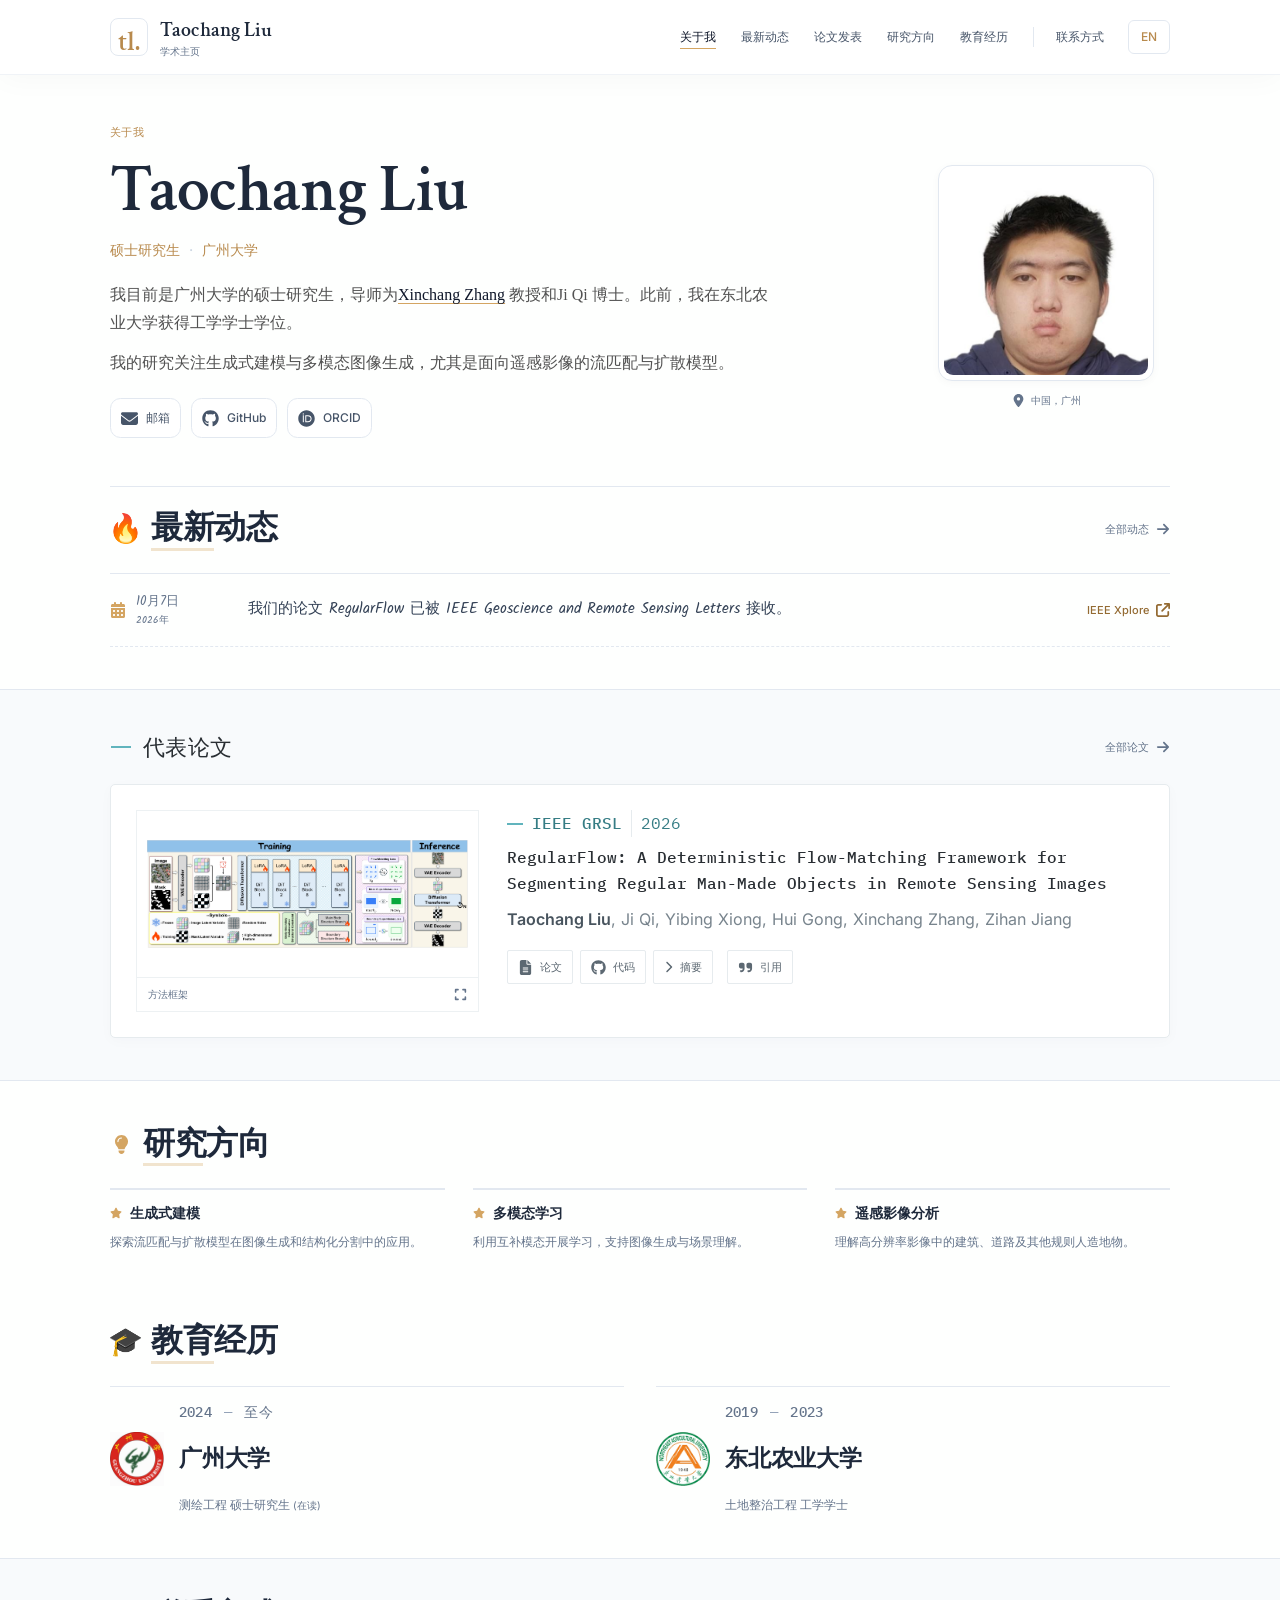
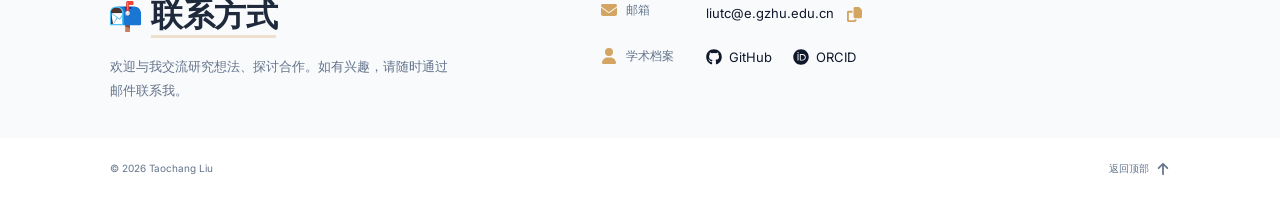
==== index.zh.html @ 49ad2fcd "Replace homepage with bilingual academic redesign" ====
<!DOCTYPE html>
<html lang="zh-CN">
<head>
    <meta charset="utf-8">
    <meta name="viewport" content="width=device-width, initial-scale=1">
    <meta name="description" content="Taochang Liu，广州大学硕士研究生，研究方向为生成式建模、多模态学习与遥感影像结构化分割。">
    <meta name="theme-color" content="#fefffe">
    <meta property="og:title" content="Taochang Liu | 学术主页">
    <meta property="og:description" content="Taochang Liu，广州大学硕士研究生，研究方向为生成式建模、多模态学习与遥感影像结构化分割。">
    <title>Taochang Liu | 学术主页</title>
    <link rel="alternate" hreflang="en" href="index.html">
    <link rel="alternate" hreflang="zh-CN" href="index.zh.html">
    <link rel="icon" type="image/svg+xml" href="assets/favicon.svg">
    <link rel="stylesheet" href="fonts.css">
    <link rel="stylesheet" href="styles.css">
    <script src="script.js" defer></script>
</head>
<body>
    <!-- Font Awesome Free 6.4.0 by Fonticons, Inc. / CC BY 4.0: https://fontawesome.com/license/free / assets/icons/LICENSE.txt. -->
<svg class="icon-sprite" xmlns="http://www.w3.org/2000/svg" aria-hidden="true"><symbol id="icon-user" viewBox="0 0 448 512" fill="currentColor" stroke="none"><!--! Font Awesome Free 6.4.0 by @fontawesome - https://fontawesome.com License - https://fontawesome.com/license/free (Icons: CC BY 4.0, Fonts: SIL OFL 1.1, Code: MIT License) Copyright 2023 Fonticons, Inc. --><path d="M224 256A128 128 0 1 0 224 0a128 128 0 1 0 0 256zm-45.7 48C79.8 304 0 383.8 0 482.3C0 498.7 13.3 512 29.7 512H418.3c16.4 0 29.7-13.3 29.7-29.7C448 383.8 368.2 304 269.7 304H178.3z"/></symbol><symbol id="icon-lightbulb" viewBox="0 0 384 512" fill="currentColor" stroke="none"><!--! Font Awesome Free 6.4.0 by @fontawesome - https://fontawesome.com License - https://fontawesome.com/license/free (Icons: CC BY 4.0, Fonts: SIL OFL 1.1, Code: MIT License) Copyright 2023 Fonticons, Inc. --><path d="M272 384c9.6-31.9 29.5-59.1 49.2-86.2l0 0c5.2-7.1 10.4-14.2 15.4-21.4c19.8-28.5 31.4-63 31.4-100.3C368 78.8 289.2 0 192 0S16 78.8 16 176c0 37.3 11.6 71.9 31.4 100.3c5 7.2 10.2 14.3 15.4 21.4l0 0c19.8 27.1 39.7 54.4 49.2 86.2H272zM192 512c44.2 0 80-35.8 80-80V416H112v16c0 44.2 35.8 80 80 80zM112 176c0 8.8-7.2 16-16 16s-16-7.2-16-16c0-61.9 50.1-112 112-112c8.8 0 16 7.2 16 16s-7.2 16-16 16c-44.2 0-80 35.8-80 80z"/></symbol><symbol id="icon-news" viewBox="0 0 448 512" fill="currentColor" stroke="none"><!--! Font Awesome Free 6.4.0 by @fontawesome - https://fontawesome.com License - https://fontawesome.com/license/free (Icons: CC BY 4.0, Fonts: SIL OFL 1.1, Code: MIT License) Copyright 2023 Fonticons, Inc. --><path d="M159.3 5.4c7.8-7.3 19.9-7.2 27.7 .1c27.6 25.9 53.5 53.8 77.7 84c11-14.4 23.5-30.1 37-42.9c7.9-7.4 20.1-7.4 28 .1c34.6 33 63.9 76.6 84.5 118c20.3 40.8 33.8 82.5 33.8 111.9C448 404.2 348.2 512 224 512C98.4 512 0 404.1 0 276.5c0-38.4 17.8-85.3 45.4-131.7C73.3 97.7 112.7 48.6 159.3 5.4zM225.7 416c25.3 0 47.7-7 68.8-21c42.1-29.4 53.4-88.2 28.1-134.4c-4.5-9-16-9.6-22.5-2l-25.2 29.3c-6.6 7.6-18.5 7.4-24.7-.5c-16.5-21-46-58.5-62.8-79.8c-6.3-8-18.3-8.1-24.7-.1c-33.8 42.5-50.8 69.3-50.8 99.4C112 375.4 162.6 416 225.7 416z"/></symbol><symbol id="icon-book-open" viewBox="0 0 576 512" fill="currentColor" stroke="none"><!--! Font Awesome Free 6.4.0 by @fontawesome - https://fontawesome.com License - https://fontawesome.com/license/free (Icons: CC BY 4.0, Fonts: SIL OFL 1.1, Code: MIT License) Copyright 2023 Fonticons, Inc. --><path d="M249.6 471.5c10.8 3.8 22.4-4.1 22.4-15.5V78.6c0-4.2-1.6-8.4-5-11C247.4 52 202.4 32 144 32C93.5 32 46.3 45.3 18.1 56.1C6.8 60.5 0 71.7 0 83.8V454.1c0 11.9 12.8 20.2 24.1 16.5C55.6 460.1 105.5 448 144 448c33.9 0 79 14 105.6 23.5zm76.8 0C353 462 398.1 448 432 448c38.5 0 88.4 12.1 119.9 22.6c11.3 3.8 24.1-4.6 24.1-16.5V83.8c0-12.1-6.8-23.3-18.1-27.6C529.7 45.3 482.5 32 432 32c-58.4 0-103.4 20-123 35.6c-3.3 2.6-5 6.8-5 11V456c0 11.4 11.7 19.3 22.4 15.5z"/></symbol><symbol id="icon-graduate" viewBox="0 0 640 512" fill="currentColor" stroke="none"><!--! Font Awesome Free 6.4.0 by @fontawesome - https://fontawesome.com License - https://fontawesome.com/license/free (Icons: CC BY 4.0, Fonts: SIL OFL 1.1, Code: MIT License) Copyright 2023 Fonticons, Inc. --><path d="M320 32c-8.1 0-16.1 1.4-23.7 4.1L15.8 137.4C6.3 140.9 0 149.9 0 160s6.3 19.1 15.8 22.6l57.9 20.9C57.3 229.3 48 259.8 48 291.9v28.1c0 28.4-10.8 57.7-22.3 80.8c-6.5 13-13.9 25.8-22.5 37.6C0 442.7-.9 448.3 .9 453.4s6 8.9 11.2 10.2l64 16c4.2 1.1 8.7 .3 12.4-2s6.3-6.1 7.1-10.4c8.6-42.8 4.3-81.2-2.1-108.7C90.3 344.3 86 329.8 80 316.5V291.9c0-30.2 10.2-58.7 27.9-81.5c12.9-15.5 29.6-28 49.2-35.7l157-61.7c8.2-3.2 17.5 .8 20.7 9s-.8 17.5-9 20.7l-157 61.7c-12.4 4.9-23.3 12.4-32.2 21.6l159.6 57.6c7.6 2.7 15.6 4.1 23.7 4.1s16.1-1.4 23.7-4.1L624.2 182.6c9.5-3.4 15.8-12.5 15.8-22.6s-6.3-19.1-15.8-22.6L343.7 36.1C336.1 33.4 328.1 32 320 32zM128 408c0 35.3 86 72 192 72s192-36.7 192-72L496.7 262.6 354.5 314c-11.1 4-22.8 6-34.5 6s-23.5-2-34.5-6L143.3 262.6 128 408z"/></symbol><symbol id="icon-envelope" viewBox="0 0 512 512" fill="currentColor" stroke="none"><!--! Font Awesome Free 6.4.0 by @fontawesome - https://fontawesome.com License - https://fontawesome.com/license/free (Icons: CC BY 4.0, Fonts: SIL OFL 1.1, Code: MIT License) Copyright 2023 Fonticons, Inc. --><path d="M48 64C21.5 64 0 85.5 0 112c0 15.1 7.1 29.3 19.2 38.4L236.8 313.6c11.4 8.5 27 8.5 38.4 0L492.8 150.4c12.1-9.1 19.2-23.3 19.2-38.4c0-26.5-21.5-48-48-48H48zM0 176V384c0 35.3 28.7 64 64 64H448c35.3 0 64-28.7 64-64V176L294.4 339.2c-22.8 17.1-54 17.1-76.8 0L0 176z"/></symbol><symbol id="icon-location" viewBox="0 0 384 512" fill="currentColor" stroke="none"><!--! Font Awesome Free 6.4.0 by @fontawesome - https://fontawesome.com License - https://fontawesome.com/license/free (Icons: CC BY 4.0, Fonts: SIL OFL 1.1, Code: MIT License) Copyright 2023 Fonticons, Inc. --><path d="M215.7 499.2C267 435 384 279.4 384 192C384 86 298 0 192 0S0 86 0 192c0 87.4 117 243 168.3 307.2c12.3 15.3 35.1 15.3 47.4 0zM192 128a64 64 0 1 1 0 128 64 64 0 1 1 0-128z"/></symbol><symbol id="icon-calendar" viewBox="0 0 448 512" fill="currentColor" stroke="none"><!--! Font Awesome Free 6.4.0 by @fontawesome - https://fontawesome.com License - https://fontawesome.com/license/free (Icons: CC BY 4.0, Fonts: SIL OFL 1.1, Code: MIT License) Copyright 2023 Fonticons, Inc. --><path d="M128 0c17.7 0 32 14.3 32 32V64H288V32c0-17.7 14.3-32 32-32s32 14.3 32 32V64h48c26.5 0 48 21.5 48 48v48H0V112C0 85.5 21.5 64 48 64H96V32c0-17.7 14.3-32 32-32zM0 192H448V464c0 26.5-21.5 48-48 48H48c-26.5 0-48-21.5-48-48V192zm64 80v32c0 8.8 7.2 16 16 16h32c8.8 0 16-7.2 16-16V272c0-8.8-7.2-16-16-16H80c-8.8 0-16 7.2-16 16zm128 0v32c0 8.8 7.2 16 16 16h32c8.8 0 16-7.2 16-16V272c0-8.8-7.2-16-16-16H208c-8.8 0-16 7.2-16 16zm144-16c-8.8 0-16 7.2-16 16v32c0 8.8 7.2 16 16 16h32c8.8 0 16-7.2 16-16V272c0-8.8-7.2-16-16-16H336zM64 400v32c0 8.8 7.2 16 16 16h32c8.8 0 16-7.2 16-16V400c0-8.8-7.2-16-16-16H80c-8.8 0-16 7.2-16 16zm144-16c-8.8 0-16 7.2-16 16v32c0 8.8 7.2 16 16 16h32c8.8 0 16-7.2 16-16V400c0-8.8-7.2-16-16-16H208zm112 16v32c0 8.8 7.2 16 16 16h32c8.8 0 16-7.2 16-16V400c0-8.8-7.2-16-16-16H336c-8.8 0-16 7.2-16 16z"/></symbol><symbol id="icon-arrow" viewBox="0 0 448 512" fill="currentColor" stroke="none"><!--! Font Awesome Free 6.4.0 by @fontawesome - https://fontawesome.com License - https://fontawesome.com/license/free (Icons: CC BY 4.0, Fonts: SIL OFL 1.1, Code: MIT License) Copyright 2023 Fonticons, Inc. --><path d="M438.6 278.6c12.5-12.5 12.5-32.8 0-45.3l-160-160c-12.5-12.5-32.8-12.5-45.3 0s-12.5 32.8 0 45.3L338.8 224 32 224c-17.7 0-32 14.3-32 32s14.3 32 32 32l306.7 0L233.4 393.4c-12.5 12.5-12.5 32.8 0 45.3s32.8 12.5 45.3 0l160-160z"/></symbol><symbol id="icon-external" viewBox="0 0 512 512" fill="currentColor" stroke="none"><!--! Font Awesome Free 6.4.0 by @fontawesome - https://fontawesome.com License - https://fontawesome.com/license/free (Icons: CC BY 4.0, Fonts: SIL OFL 1.1, Code: MIT License) Copyright 2023 Fonticons, Inc. --><path d="M320 0c-17.7 0-32 14.3-32 32s14.3 32 32 32h82.7L201.4 265.4c-12.5 12.5-12.5 32.8 0 45.3s32.8 12.5 45.3 0L448 109.3V192c0 17.7 14.3 32 32 32s32-14.3 32-32V32c0-17.7-14.3-32-32-32H320zM80 32C35.8 32 0 67.8 0 112V432c0 44.2 35.8 80 80 80H400c44.2 0 80-35.8 80-80V320c0-17.7-14.3-32-32-32s-32 14.3-32 32V432c0 8.8-7.2 16-16 16H80c-8.8 0-16-7.2-16-16V112c0-8.8 7.2-16 16-16H192c17.7 0 32-14.3 32-32s-14.3-32-32-32H80z"/></symbol><symbol id="icon-south" viewBox="0 0 512 512" fill="currentColor" stroke="none"><!--! Font Awesome Free 6.4.0 by @fontawesome - https://fontawesome.com License - https://fontawesome.com/license/free (Icons: CC BY 4.0, Fonts: SIL OFL 1.1, Code: MIT License) Copyright 2023 Fonticons, Inc. --><path d="M233.4 406.6c12.5 12.5 32.8 12.5 45.3 0l192-192c12.5-12.5 12.5-32.8 0-45.3s-32.8-12.5-45.3 0L256 338.7 86.6 169.4c-12.5-12.5-32.8-12.5-45.3 0s-12.5 32.8 0 45.3l192 192z"/></symbol><symbol id="icon-north" viewBox="0 0 384 512" fill="currentColor" stroke="none"><!--! Font Awesome Free 6.4.0 by @fontawesome - https://fontawesome.com License - https://fontawesome.com/license/free (Icons: CC BY 4.0, Fonts: SIL OFL 1.1, Code: MIT License) Copyright 2023 Fonticons, Inc. --><path d="M214.6 41.4c-12.5-12.5-32.8-12.5-45.3 0l-160 160c-12.5 12.5-12.5 32.8 0 45.3s32.8 12.5 45.3 0L160 141.2V448c0 17.7 14.3 32 32 32s32-14.3 32-32V141.2L329.4 246.6c12.5 12.5 32.8 12.5 45.3 0s12.5-32.8 0-45.3l-160-160z"/></symbol><symbol id="icon-west" viewBox="0 0 448 512" fill="currentColor" stroke="none"><!--! Font Awesome Free 6.4.0 by @fontawesome - https://fontawesome.com License - https://fontawesome.com/license/free (Icons: CC BY 4.0, Fonts: SIL OFL 1.1, Code: MIT License) Copyright 2023 Fonticons, Inc. --><path d="M9.4 233.4c-12.5 12.5-12.5 32.8 0 45.3l160 160c12.5 12.5 32.8 12.5 45.3 0s12.5-32.8 0-45.3L109.2 288 416 288c17.7 0 32-14.3 32-32s-14.3-32-32-32l-306.7 0L214.6 118.6c12.5-12.5 12.5-32.8 0-45.3s-32.8-12.5-45.3 0l-160 160z"/></symbol><symbol id="icon-paper" viewBox="0 0 384 512" fill="currentColor" stroke="none"><!--! Font Awesome Free 6.4.0 by @fontawesome - https://fontawesome.com License - https://fontawesome.com/license/free (Icons: CC BY 4.0, Fonts: SIL OFL 1.1, Code: MIT License) Copyright 2023 Fonticons, Inc. --><path d="M64 0C28.7 0 0 28.7 0 64V448c0 35.3 28.7 64 64 64H320c35.3 0 64-28.7 64-64V160H256c-17.7 0-32-14.3-32-32V0H64zM256 0V128H384L256 0zM112 256H272c8.8 0 16 7.2 16 16s-7.2 16-16 16H112c-8.8 0-16-7.2-16-16s7.2-16 16-16zm0 64H272c8.8 0 16 7.2 16 16s-7.2 16-16 16H112c-8.8 0-16-7.2-16-16s7.2-16 16-16zm0 64H272c8.8 0 16 7.2 16 16s-7.2 16-16 16H112c-8.8 0-16-7.2-16-16s7.2-16 16-16z"/></symbol><symbol id="icon-link" viewBox="0 0 640 512" fill="currentColor" stroke="none"><!--! Font Awesome Free 6.4.0 by @fontawesome - https://fontawesome.com License - https://fontawesome.com/license/free (Icons: CC BY 4.0, Fonts: SIL OFL 1.1, Code: MIT License) Copyright 2023 Fonticons, Inc. --><path d="M579.8 267.7c56.5-56.5 56.5-148 0-204.5c-50-50-128.8-56.5-186.3-15.4l-1.6 1.1c-14.4 10.3-17.7 30.3-7.4 44.6s30.3 17.7 44.6 7.4l1.6-1.1c32.1-22.9 76-19.3 103.8 8.6c31.5 31.5 31.5 82.5 0 114L422.3 334.8c-31.5 31.5-82.5 31.5-114 0c-27.9-27.9-31.5-71.8-8.6-103.8l1.1-1.6c10.3-14.4 6.9-34.4-7.4-44.6s-34.4-6.9-44.6 7.4l-1.1 1.6C206.5 251.2 213 330 263 380c56.5 56.5 148 56.5 204.5 0L579.8 267.7zM60.2 244.3c-56.5 56.5-56.5 148 0 204.5c50 50 128.8 56.5 186.3 15.4l1.6-1.1c14.4-10.3 17.7-30.3 7.4-44.6s-30.3-17.7-44.6-7.4l-1.6 1.1c-32.1 22.9-76 19.3-103.8-8.6C74 372 74 321 105.5 289.5L217.7 177.2c31.5-31.5 82.5-31.5 114 0c27.9 27.9 31.5 71.8 8.6 103.9l-1.1 1.6c-10.3 14.4-6.9 34.4 7.4 44.6s34.4 6.9 44.6-7.4l1.1-1.6C433.5 260.8 427 182 377 132c-56.5-56.5-148-56.5-204.5 0L60.2 244.3z"/></symbol><symbol id="icon-quote" viewBox="0 0 448 512" fill="currentColor" stroke="none"><!--! Font Awesome Free 6.4.0 by @fontawesome - https://fontawesome.com License - https://fontawesome.com/license/free (Icons: CC BY 4.0, Fonts: SIL OFL 1.1, Code: MIT License) Copyright 2023 Fonticons, Inc. --><path d="M448 296c0 66.3-53.7 120-120 120h-8c-17.7 0-32-14.3-32-32s14.3-32 32-32h8c30.9 0 56-25.1 56-56v-8H320c-35.3 0-64-28.7-64-64V160c0-35.3 28.7-64 64-64h64c35.3 0 64 28.7 64 64v32 32 72zm-256 0c0 66.3-53.7 120-120 120H64c-17.7 0-32-14.3-32-32s14.3-32 32-32h8c30.9 0 56-25.1 56-56v-8H64c-35.3 0-64-28.7-64-64V160c0-35.3 28.7-64 64-64h64c35.3 0 64 28.7 64 64v32 32 72z"/></symbol><symbol id="icon-copy" viewBox="0 0 512 512" fill="currentColor" stroke="none"><!--! Font Awesome Free 6.4.0 by @fontawesome - https://fontawesome.com License - https://fontawesome.com/license/free (Icons: CC BY 4.0, Fonts: SIL OFL 1.1, Code: MIT License) Copyright 2023 Fonticons, Inc. --><path d="M272 0H396.1c12.7 0 24.9 5.1 33.9 14.1l67.9 67.9c9 9 14.1 21.2 14.1 33.9V336c0 26.5-21.5 48-48 48H272c-26.5 0-48-21.5-48-48V48c0-26.5 21.5-48 48-48zM48 128H192v64H64V448H256V416h64v48c0 26.5-21.5 48-48 48H48c-26.5 0-48-21.5-48-48V176c0-26.5 21.5-48 48-48z"/></symbol><symbol id="icon-expand" viewBox="0 0 448 512" fill="currentColor" stroke="none"><!--! Font Awesome Free 6.4.0 by @fontawesome - https://fontawesome.com License - https://fontawesome.com/license/free (Icons: CC BY 4.0, Fonts: SIL OFL 1.1, Code: MIT License) Copyright 2023 Fonticons, Inc. --><path d="M32 32C14.3 32 0 46.3 0 64v96c0 17.7 14.3 32 32 32s32-14.3 32-32V96h64c17.7 0 32-14.3 32-32s-14.3-32-32-32H32zM64 352c0-17.7-14.3-32-32-32s-32 14.3-32 32v96c0 17.7 14.3 32 32 32h96c17.7 0 32-14.3 32-32s-14.3-32-32-32H64V352zM320 32c-17.7 0-32 14.3-32 32s14.3 32 32 32h64v64c0 17.7 14.3 32 32 32s32-14.3 32-32V64c0-17.7-14.3-32-32-32H320zM448 352c0-17.7-14.3-32-32-32s-32 14.3-32 32v64H320c-17.7 0-32 14.3-32 32s14.3 32 32 32h96c17.7 0 32-14.3 32-32V352z"/></symbol><symbol id="icon-close" viewBox="0 0 384 512" fill="currentColor" stroke="none"><!--! Font Awesome Free 6.4.0 by @fontawesome - https://fontawesome.com License - https://fontawesome.com/license/free (Icons: CC BY 4.0, Fonts: SIL OFL 1.1, Code: MIT License) Copyright 2023 Fonticons, Inc. --><path d="M342.6 150.6c12.5-12.5 12.5-32.8 0-45.3s-32.8-12.5-45.3 0L192 210.7 86.6 105.4c-12.5-12.5-32.8-12.5-45.3 0s-12.5 32.8 0 45.3L146.7 256 41.4 361.4c-12.5 12.5-12.5 32.8 0 45.3s32.8 12.5 45.3 0L192 301.3 297.4 406.6c12.5 12.5 32.8 12.5 45.3 0s12.5-32.8 0-45.3L237.3 256 342.6 150.6z"/></symbol><symbol id="icon-star" viewBox="0 0 576 512" fill="currentColor" stroke="none"><!--! Font Awesome Free 6.4.0 by @fontawesome - https://fontawesome.com License - https://fontawesome.com/license/free (Icons: CC BY 4.0, Fonts: SIL OFL 1.1, Code: MIT License) Copyright 2023 Fonticons, Inc. --><path d="M316.9 18C311.6 7 300.4 0 288.1 0s-23.4 7-28.8 18L195 150.3 51.4 171.5c-12 1.8-22 10.2-25.7 21.7s-.7 24.2 7.9 32.7L137.8 329 113.2 474.7c-2 12 3 24.2 12.9 31.3s23 8 33.8 2.3l128.3-68.5 128.3 68.5c10.8 5.7 23.9 4.9 33.8-2.3s14.9-19.3 12.9-31.3L438.5 329 542.7 225.9c8.6-8.5 11.7-21.2 7.9-32.7s-13.7-19.9-25.7-21.7L381.2 150.3 316.9 18z"/></symbol><symbol id="icon-github" viewBox="0 0 496 512" fill="currentColor" stroke="none"><!--! Font Awesome Free 6.4.0 by @fontawesome - https://fontawesome.com License - https://fontawesome.com/license/free (Icons: CC BY 4.0, Fonts: SIL OFL 1.1, Code: MIT License) Copyright 2023 Fonticons, Inc. --><path d="M165.9 397.4c0 2-2.3 3.6-5.2 3.6-3.3.3-5.6-1.3-5.6-3.6 0-2 2.3-3.6 5.2-3.6 3-.3 5.6 1.3 5.6 3.6zm-31.1-4.5c-.7 2 1.3 4.3 4.3 4.9 2.6 1 5.6 0 6.2-2s-1.3-4.3-4.3-5.2c-2.6-.7-5.5.3-6.2 2.3zm44.2-1.7c-2.9.7-4.9 2.6-4.6 4.9.3 2 2.9 3.3 5.9 2.6 2.9-.7 4.9-2.6 4.6-4.6-.3-1.9-3-3.2-5.9-2.9zM244.8 8C106.1 8 0 113.3 0 252c0 110.9 69.8 205.8 169.5 239.2 12.8 2.3 17.3-5.6 17.3-12.1 0-6.2-.3-40.4-.3-61.4 0 0-70 15-84.7-29.8 0 0-11.4-29.1-27.8-36.6 0 0-22.9-15.7 1.6-15.4 0 0 24.9 2 38.6 25.8 21.9 38.6 58.6 27.5 72.9 20.9 2.3-16 8.8-27.1 16-33.7-55.9-6.2-112.3-14.3-112.3-110.5 0-27.5 7.6-41.3 23.6-58.9-2.6-6.5-11.1-33.3 2.6-67.9 20.9-6.5 69 27 69 27 20-5.6 41.5-8.5 62.8-8.5s42.8 2.9 62.8 8.5c0 0 48.1-33.6 69-27 13.7 34.7 5.2 61.4 2.6 67.9 16 17.7 25.8 31.5 25.8 58.9 0 96.5-58.9 104.2-114.8 110.5 9.2 7.9 17 22.9 17 46.4 0 33.7-.3 75.4-.3 83.6 0 6.5 4.6 14.4 17.3 12.1C428.2 457.8 496 362.9 496 252 496 113.3 383.5 8 244.8 8zM97.2 352.9c-1.3 1-1 3.3.7 5.2 1.6 1.6 3.9 2.3 5.2 1 1.3-1 1-3.3-.7-5.2-1.6-1.6-3.9-2.3-5.2-1zm-10.8-8.1c-.7 1.3.3 2.9 2.3 3.9 1.6 1 3.6.7 4.3-.7.7-1.3-.3-2.9-2.3-3.9-2-.6-3.6-.3-4.3.7zm32.4 35.6c-1.6 1.3-1 4.3 1.3 6.2 2.3 2.3 5.2 2.6 6.5 1 1.3-1.3.7-4.3-1.3-6.2-2.2-2.3-5.2-2.6-6.5-1zm-11.4-14.7c-1.6 1-1.6 3.6 0 5.9 1.6 2.3 4.3 3.3 5.6 2.3 1.6-1.3 1.6-3.9 0-6.2-1.4-2.3-4-3.3-5.6-2z"/></symbol><symbol id="icon-orcid" viewBox="0 0 512 512" fill="currentColor" stroke="none"><!--! Font Awesome Free 6.4.0 by @fontawesome - https://fontawesome.com License - https://fontawesome.com/license/free (Icons: CC BY 4.0, Fonts: SIL OFL 1.1, Code: MIT License) Copyright 2023 Fonticons, Inc. --><path d="M294.75 188.19h-45.92V342h47.47c67.62 0 83.12-51.34 83.12-76.91 0-41.64-26.54-76.9-84.67-76.9zM256 8C119 8 8 119 8 256s111 248 248 248 248-111 248-248S393 8 256 8zm-80.79 360.76h-29.84v-207.5h29.84zm-14.92-231.14a19.57 19.57 0 1 1 19.57-19.57 19.64 19.64 0 0 1-19.57 19.57zM300 369h-81V161.26h80.6c76.73 0 110.44 54.83 110.44 103.85C410 318.39 368.38 369 300 369z"/></symbol><symbol id="icon-chevron-right" viewBox="0 0 320 512" fill="currentColor" stroke="none"><!--! Font Awesome Free 6.4.0 by @fontawesome - https://fontawesome.com License - https://fontawesome.com/license/free (Icons: CC BY 4.0, Fonts: SIL OFL 1.1, Code: MIT License) Copyright 2023 Fonticons, Inc. --><path d="M310.6 233.4c12.5 12.5 12.5 32.8 0 45.3l-192 192c-12.5 12.5-32.8 12.5-45.3 0s-12.5-32.8 0-45.3L242.7 256 73.4 86.6c-12.5-12.5-12.5-32.8 0-45.3s32.8-12.5 45.3 0l192 192z"/></symbol></svg>
    <a class="skip-link" href="#main">跳转到正文</a>
    <header class="site-header">
        <div class="container header-inner">
            <a class="brand" href="#about" aria-label="Taochang Liu - 关于我"><span class="brand-mark" aria-hidden="true">tl.</span><span class="brand-name">Taochang Liu<span>学术主页</span></span></a>
            <nav id="site-nav" class="site-nav" aria-label="主导航">
                <a href="#about">关于我</a>
                <a href="#news">最新动态</a>
                <a href="#publications">论文发表</a>
                <a href="#research">研究方向</a>
                <a href="#education">教育经历</a>
                <a class="nav-contact" href="#contact">联系方式</a>
            </nav>
            <a class="language-switch" href="index.html" hreflang="en" lang="en" aria-label="切换到英文版">EN</a>
            <button class="menu-toggle" type="button" aria-label="展开导航" aria-expanded="false" aria-controls="site-nav"><span></span><span></span></button>
        </div>
    </header>

    <main id="main">
        <section id="about" class="hero container">
            <div class="hero-copy">
                <p class="eyebrow hero-eyebrow">关于我</p>
                <h1>Taochang <em>Liu</em></h1>
                <p class="hero-role">硕士研究生 <span aria-hidden="true">&middot;</span> 广州大学</p>
                <div class="hero-bio"><p>我目前是广州大学的硕士研究生，导师为<a href="http://www.sysuzxc.site/" target="_blank" rel="noopener noreferrer">Xinchang Zhang</a> 教授和Ji Qi 博士。此前，我在东北农业大学获得工学学士学位。</p><p>我的研究关注生成式建模与多模态图像生成，尤其是面向遥感影像的流匹配与扩散模型。</p></div>
                <div class="hero-actions">
                    <div class="social-links" aria-label="联系与学术档案">
                        <a class="social-link" href="mailto:liutc@e.gzhu.edu.cn" aria-label="邮箱 Taochang Liu"><svg aria-hidden="true"><use href="#icon-envelope"/></svg>邮箱</a>
                        <a class="social-link" href="https://github.com/qwerasdzxhjk" target="_blank" rel="noopener noreferrer" aria-label="Taochang Liu - GitHub"><svg aria-hidden="true"><use href="#icon-github"/></svg>GitHub</a>
                        <a class="social-link" href="https://orcid.org/0009-0002-7399-3907" target="_blank" rel="noopener noreferrer" aria-label="Taochang Liu - ORCID"><svg aria-hidden="true"><use href="#icon-orcid"/></svg>ORCID</a>
                    </div>
                </div>
            </div>
            <figure class="hero-field">
                <div class="profile-backdrop" aria-hidden="true"><svg class="terrain" aria-hidden="true" xmlns="http://www.w3.org/2000/svg" width="560" height="560" viewBox="0 0 560 560" fill="none">
  <defs>
    <pattern id="grid" width="28" height="28" patternUnits="userSpaceOnUse">
      <path d="M28 0H0v28" stroke="#1c5143" stroke-opacity=".08"/>
    </pattern>
    <linearGradient id="wash" x1="0" y1="0" x2="560" y2="560" gradientUnits="userSpaceOnUse">
      <stop stop-color="#ecf0dd"/><stop offset="1" stop-color="#dce7d9"/>
    </linearGradient>
  </defs>
  <rect width="560" height="560" fill="url(#wash)"/>
  <rect width="560" height="560" fill="url(#grid)"/>
  <g stroke="#427965" stroke-opacity=".26" stroke-width="1.2">
    <path d="M-80 124C72-36 143 144 265 69S519-97 618 98S411 245 475 382S647 565 395 641S162 426 32 505S-129 400-30 300S-161 210-80 124Z"/>
    <path d="M-34 150C82 15 165 168 282 105S473-35 559 120S365 258 429 379S575 525 378 585S177 389 63 460S-71 389 14 298S-117 235-34 150Z"/>
    <path d="M7 175C97 61 186 193 295 141S433 29 505 143S322 270 383 376S510 487 361 530S191 353 96 414S-18 379 55 296S-74 257 7 175Z"/>
    <path d="M51 200C112 112 207 213 307 177S389 97 452 165S281 284 338 373S444 446 344 475S204 318 128 369S33 367 98 294S-28 280 51 200Z"/>
    <path d="M96 225C124 166 232 233 321 213S349 158 396 190S241 299 291 371S380 403 326 421S219 286 163 326S86 356 140 294S15 303 96 225Z"/>
  </g>
  <path d="M-16 467L183 269L208 295L589-84" stroke="#fbfcf4" stroke-width="24"/>
  <path d="M-16 467L183 269L208 295L589-84" stroke="#275744" stroke-opacity=".24" stroke-dasharray="6 9"/>
  <g transform="rotate(-45 306 280)">
    <g fill="#235747" fill-opacity=".14" stroke="#2c6652" stroke-width="1.4">
      <rect x="246" y="121" width="43" height="64"/><rect x="300" y="121" width="29" height="64"/>
      <rect x="341" y="121" width="59" height="30"/><rect x="341" y="164" width="59" height="53"/>
      <rect x="244" y="204" width="45" height="88"/><rect x="302" y="204" width="28" height="44"/>
      <path d="M341 230h59v94h-24v-49h-35Z"/><rect x="302" y="260" width="28" height="32"/>
      <rect x="246" y="310" width="83" height="38"/><rect x="344" y="342" width="56" height="55"/>
    </g>
    <path d="M229 106h184v304H229Z" stroke="#426e58" stroke-opacity=".45" stroke-dasharray="3 5"/>
  </g>
  <g stroke="#1e5946" stroke-width="1.2">
    <path d="M42 76V42h34M484 42h34v34M518 484v34h-34M76 518H42v-34"/>
    <path d="M268 280h24m-12-12v24"/>
  </g>
  <circle cx="280" cy="280" r="28" stroke="#1e5946" stroke-opacity=".4"/>
  <circle cx="280" cy="280" r="7" fill="#c8df8c" stroke="#1e5946"/>
  <g fill="#35634f" font-family="monospace" font-size="9" letter-spacing="1.5">
    <text x="56" y="66">RESEARCH TERRAIN</text>
    <text x="407" y="497">SCENE / STRUCTURE</text>
  </g>
</svg>
</div>
                <div class="avatar-frame"><img src="assets/Taochang.jpg" alt="Taochang Liu" width="216" height="216"></div>
                <figcaption><svg aria-hidden="true"><use href="#icon-location"/></svg>中国，广州</figcaption>
            </figure>
        </section>

        <section id="news" class="section container">
            <div class="section-heading" data-reveal><h2 class="section-title"><span class="title-icon heading-emoji" aria-hidden="true">&#128293;</span>最新动态</h2><a class="text-link" href="news.zh.html">全部动态 <svg aria-hidden="true"><use href="#icon-arrow"/></svg></a></div>
            <div class="updates" data-reveal><article class="update-row"><div class="update-date-group"><svg aria-hidden="true"><use href="#icon-calendar"/></svg><time class="update-date mono" datetime="2026-10-07">10月7日<span>2026年</span></time></div><div class="update-content"><p>我们的论文 RegularFlow 已被 IEEE Geoscience and Remote Sensing Letters 接收。</p></div><div class="update-links"><a class="text-link" href="https://ieeexplore.ieee.org/document/11733487" target="_blank" rel="noopener noreferrer">IEEE Xplore<svg aria-hidden="true"><use href="#icon-external"/></svg></a></div></article></div>
        </section>

        <section id="publications" class="section work-section">
            <div class="container">
                <div class="section-heading" data-reveal><h2 class="section-title publication-title"><span class="title-icon publication-marker" aria-hidden="true"></span>代表论文</h2><a class="text-link" href="publications.zh.html">全部论文 <svg aria-hidden="true"><use href="#icon-arrow"/></svg></a></div>
                <div class="publication-list" data-reveal><article class="paper-card" aria-labelledby="title-regularflow2026"><div class="paper-layout"><figure class="paper-figure"><a class="figure-link" href="assets/publications/regularflow.png" target="_blank" rel="noopener noreferrer" aria-label="查看论文 RegularFlow: A Deterministic Flow-Matching Framework for Segmenting Regular Man-Made Objects in Remote Sensing Images 的高清框架图"><img src="assets/publications/regularflow.png" alt="RegularFlow 确定性流匹配框架及主体-边界协同结构约束示意图。" width="13253" height="4475" loading="lazy" decoding="async"><span class="figure-zoom"><svg aria-hidden="true"><use href="#icon-expand"/></svg></span></a><figcaption>方法框架 <svg aria-hidden="true"><use href="#icon-expand"/></svg></figcaption></figure><div class="paper-content"><p class="paper-meta"><span>IEEE GRSL</span><span>2026</span></p><h3 class="paper-title" id="title-regularflow2026" lang="en"><a href="https://doi.org/10.1109/LGRS.2026.3741864" target="_blank" rel="noopener noreferrer">RegularFlow: A Deterministic Flow-Matching Framework for Segmenting Regular Man-Made Objects in Remote Sensing Images</a></h3><p class="paper-authors" lang="en"><strong>Taochang Liu</strong>, Ji Qi, Yibing Xiong, Hui Gong, Xinchang Zhang, Zihan Jiang</p><div class="paper-actions"><a class="paper-link" href="https://ieeexplore.ieee.org/document/11733487" target="_blank" rel="noopener noreferrer"><svg aria-hidden="true"><use href="#icon-paper"/></svg>论文</a><a class="paper-link" href="https://github.com/qwerasdzxhjk/RegularFlow" target="_blank" rel="noopener noreferrer"><svg aria-hidden="true"><use href="#icon-github"/></svg>代码</a><details class="paper-abstract"><summary class="paper-link"><svg aria-hidden="true"><use href="#icon-chevron-right"/></svg>摘要</summary><div class="abstract-body"><p>高分辨率遥感影像中的道路、建筑等规则人造地物，为城市空间分析和基础地理信息更新提供了重要线索。然而，现有语义分割方法在复杂场景中仍难以保持边界规整性与形态完整性。为此，本文提出 RegularFlow，一种面向遥感影像中规则人造地物分割的确定性流匹配框架。RegularFlow 将遥感影像到目标掩膜的变换建模为潜空间中的确定性输运过程，并利用扩散 Transformer 学习条件速度场。框架进一步引入主体-边界协同结构约束，通过主体与边界结构分支，从区域完整性和轮廓规整性两个互补角度引导特征演化，提升模型对规则人造地物几何形态的刻画能力。在 DeepGlobe 道路数据集与 HaLoBuilding 建筑提取数据集上的实验表明，RegularFlow 在 DeepGlobe、HaLo_H 和 HaLo_L 上均取得最优 BF1，在其余指标上也达到最优或具有竞争力的表现。相较于各任务中排名第二的方法，RegularFlow 在上述三个任务上的 BF1 分别相对提升 2.50%、2.32% 和 3.05%，在 DeepGlobe 和 HaLo_H 上的 BIoU 分别相对提升 5.10% 和 1.75%。定性结果进一步表明，RegularFlow 能够有效保持拓扑连续性与边界规整性，并具有较强的跨类别适应能力。本研究为高分辨率遥感影像中规则人造地物的结构化语义分割提供了确定性生成建模视角。代码地址：https://github.com/qwerasdzxhjk/RegularFlow。</p></div></details><button class="paper-link citation-button" type="button" data-cite="regularflow2026" aria-haspopup="dialog" aria-controls="citation-dialog" hidden><svg aria-hidden="true"><use href="#icon-quote"/></svg>引用</button></div></div></div></article></div>
            </div>
        </section>

        <section id="research" class="section container">
            <div class="section-heading" data-reveal>
                <h2 class="section-title"><span class="title-icon" aria-hidden="true"><svg><use href="#icon-lightbulb"/></svg></span>研究方向</h2>
            </div>
            <div class="research-grid" data-reveal><article class="research-item"><h3><svg aria-hidden="true"><use href="#icon-star"/></svg>生成式建模</h3><p>探索流匹配与扩散模型在图像生成和结构化分割中的应用。</p></article>
<article class="research-item"><h3><svg aria-hidden="true"><use href="#icon-star"/></svg>多模态学习</h3><p>利用互补模态开展学习，支持图像生成与场景理解。</p></article>
<article class="research-item"><h3><svg aria-hidden="true"><use href="#icon-star"/></svg>遥感影像分析</h3><p>理解高分辨率影像中的建筑、道路及其他规则人造地物。</p></article></div>
        </section>

        <section id="education" class="section background-section">
            <div class="container">
                <div class="section-heading" data-reveal><h2 class="section-title"><span class="title-icon heading-emoji" aria-hidden="true">&#127891;</span>教育经历</h2></div>
                <div class="education-list" data-reveal><article class="education-item"><div class="education-date mono">2024 <span>&mdash;</span> 至今</div><img class="education-logo" src="assets/education/guangzhou-university.jpg" alt="广州大学校徽" width="54" height="54" loading="lazy" decoding="async"><h3>广州大学</h3><p>测绘工程 硕士研究生 <span class="education-note">(在读)</span></p></article>
<article class="education-item"><div class="education-date mono">2019 <span>&mdash;</span> 2023</div><img class="education-logo" src="assets/education/northeast-agricultural-university.png" alt="东北农业大学校徽" width="54" height="54" loading="lazy" decoding="async"><h3>东北农业大学</h3><p>土地整治工程 工学学士</p></article></div>
            </div>
        </section>

        <section id="contact" class="contact-section">
            <div class="container contact-layout">
                <div data-reveal><h2 class="section-title"><span class="title-icon heading-emoji" aria-hidden="true">&#128236;</span>联系方式</h2><p class="contact-intro">欢迎与我交流研究想法、探讨合作。如有兴趣，请随时通过邮件联系我。</p></div>
                <dl class="contact-details" data-reveal>
                    <div><dt><svg aria-hidden="true"><use href="#icon-envelope"/></svg>邮箱</dt><dd><a href="mailto:liutc@e.gzhu.edu.cn">liutc@e.gzhu.edu.cn</a><button class="icon-button copy-email" type="button" data-copy="liutc@e.gzhu.edu.cn" aria-label="复制邮箱地址"><svg aria-hidden="true"><use href="#icon-copy"/></svg></button></dd></div>
                    <div><dt><svg aria-hidden="true"><use href="#icon-user"/></svg>学术档案</dt><dd><a href="https://github.com/qwerasdzxhjk" target="_blank" rel="noopener noreferrer"><svg aria-hidden="true"><use href="#icon-github"/></svg>GitHub</a><a href="https://orcid.org/0009-0002-7399-3907" target="_blank" rel="noopener noreferrer"><svg aria-hidden="true"><use href="#icon-orcid"/></svg>ORCID</a></dd></div>
                </dl>
            </div>
        </section>
    </main>

    <footer class="site-footer container"><span>&copy; 2026 Taochang Liu</span><a class="text-link" href="#about">返回顶部 <svg aria-hidden="true"><use href="#icon-north"/></svg></a></footer>
    <dialog id="citation-dialog" class="citation-dialog" aria-labelledby="citation-title"><div class="dialog-header"><h2 id="citation-title">引用</h2><form method="dialog"><button class="icon-button" aria-label="关闭引用窗口"><svg aria-hidden="true"><use href="#icon-close"/></svg></button></form></div><p class="citation-note">BibTeX · 论文元数据</p><pre id="citation-text" lang="en"></pre><div class="dialog-actions"><button id="copy-citation" class="button button-primary" type="button"><svg aria-hidden="true"><use href="#icon-copy"/></svg>复制 BibTeX</button><a id="citation-doi" class="text-link" href="https://doi.org/10.1109/LGRS.2026.3741864" target="_blank" rel="noopener noreferrer">查看 DOI <svg aria-hidden="true"><use href="#icon-external"/></svg></a></div></dialog>
    <div id="toast" class="toast" role="status" aria-live="polite" hidden></div>
    <script id="citation-data" type="application/json">{"regularflow2026":{"bibtex":"@article{regularflow2026,\n  title = {{RegularFlow: A Deterministic Flow-Matching Framework for Segmenting Regular Man-Made Objects in Remote Sensing Images}},\n  author = {Taochang Liu and Ji Qi and Yibing Xiong and Hui Gong and Xinchang Zhang and Zihan Jiang},\n  journal = {IEEE Geoscience and Remote Sensing Letters},\n  year = {2026},\n  doi = {10.1109/LGRS.2026.3741864}\n}","doi":"https://doi.org/10.1109/LGRS.2026.3741864"}}</script>
    <script id="ui-data" type="application/json">{"openNavigation":"展开导航","closeNavigation":"收起导航","emailCopied":"邮箱地址已复制。","emailCopyUnavailable":"暂时无法自动复制，请选中邮箱地址手动复制。","bibtexCopied":"BibTeX 已复制。","bibtexCopyUnavailable":"暂时无法自动复制，请选中 BibTeX 文本手动复制。"}</script>
</body>
</html>
---- fonts.css ----
@font-face {
  font-family: 'IBM Plex Mono';
  font-style: normal;
  font-weight: 400;
  font-display: swap;
  src: url(assets/fonts/ibm-plex-mono-400.woff2) format('woff2');
  unicode-range: U+0000-00FF, U+0131, U+0152-0153, U+02BB-02BC, U+02C6, U+02DA, U+02DC, U+0304, U+0308, U+0329, U+2000-206F, U+20AC, U+2122, U+2191, U+2193, U+2212, U+2215, U+FEFF, U+FFFD;
}

@font-face {
  font-family: 'IBM Plex Mono';
  font-style: normal;
  font-weight: 500;
  font-display: swap;
  src: url(assets/fonts/ibm-plex-mono-500.woff2) format('woff2');
  unicode-range: U+0000-00FF, U+0131, U+0152-0153, U+02BB-02BC, U+02C6, U+02DA, U+02DC, U+0304, U+0308, U+0329, U+2000-206F, U+20AC, U+2122, U+2191, U+2193, U+2212, U+2215, U+FEFF, U+FFFD;
}

@font-face {
  font-family: 'Crimson Text';
  font-style: italic;
  font-weight: 400;
  font-display: swap;
  src: url(assets/fonts/crimson-text-italic-400.woff2) format('woff2');
  unicode-range: U+0000-00FF, U+0131, U+0152-0153, U+02BB-02BC, U+02C6, U+02DA, U+02DC, U+0304, U+0308, U+0329, U+2000-206F, U+20AC, U+2122, U+2191, U+2193, U+2212, U+2215, U+FEFF, U+FFFD;
}

@font-face {
  font-family: 'Crimson Text';
  font-style: normal;
  font-weight: 400;
  font-display: swap;
  src: url(assets/fonts/crimson-text-normal-400.woff2) format('woff2');
  unicode-range: U+0000-00FF, U+0131, U+0152-0153, U+02BB-02BC, U+02C6, U+02DA, U+02DC, U+0304, U+0308, U+0329, U+2000-206F, U+20AC, U+2122, U+2191, U+2193, U+2212, U+2215, U+FEFF, U+FFFD;
}

@font-face {
  font-family: 'Crimson Text';
  font-style: normal;
  font-weight: 600;
  font-display: swap;
  src: url(assets/fonts/crimson-text-normal-600.woff2) format('woff2');
  unicode-range: U+0000-00FF, U+0131, U+0152-0153, U+02BB-02BC, U+02C6, U+02DA, U+02DC, U+0304, U+0308, U+0329, U+2000-206F, U+20AC, U+2122, U+2191, U+2193, U+2212, U+2215, U+FEFF, U+FFFD;
}

@font-face {
  font-family: 'Crimson Text';
  font-style: normal;
  font-weight: 700;
  font-display: swap;
  src: url(assets/fonts/crimson-text-normal-700.woff2) format('woff2');
  unicode-range: U+0000-00FF, U+0131, U+0152-0153, U+02BB-02BC, U+02C6, U+02DA, U+02DC, U+0304, U+0308, U+0329, U+2000-206F, U+20AC, U+2122, U+2191, U+2193, U+2212, U+2215, U+FEFF, U+FFFD;
}

@font-face {
  font-family: 'Inter';
  font-style: normal;
  font-weight: 400;
  font-display: swap;
  src: url(assets/fonts/inter-normal-400.woff2) format('woff2');
  unicode-range: U+0000-00FF, U+0131, U+0152-0153, U+02BB-02BC, U+02C6, U+02DA, U+02DC, U+0304, U+0308, U+0329, U+2000-206F, U+20AC, U+2122, U+2191, U+2193, U+2212, U+2215, U+FEFF, U+FFFD;
}

@font-face {
  font-family: 'Inter';
  font-style: normal;
  font-weight: 500;
  font-display: swap;
  src: url(assets/fonts/inter-normal-500.woff2) format('woff2');
  unicode-range: U+0000-00FF, U+0131, U+0152-0153, U+02BB-02BC, U+02C6, U+02DA, U+02DC, U+0304, U+0308, U+0329, U+2000-206F, U+20AC, U+2122, U+2191, U+2193, U+2212, U+2215, U+FEFF, U+FFFD;
}

@font-face {
  font-family: 'Inter';
  font-style: normal;
  font-weight: 600;
  font-display: swap;
  src: url(assets/fonts/inter-normal-600.woff2) format('woff2');
  unicode-range: U+0000-00FF, U+0131, U+0152-0153, U+02BB-02BC, U+02C6, U+02DA, U+02DC, U+0304, U+0308, U+0329, U+2000-206F, U+20AC, U+2122, U+2191, U+2193, U+2212, U+2215, U+FEFF, U+FFFD;
}

@font-face {
  font-family: 'Inter';
  font-style: normal;
  font-weight: 700;
  font-display: swap;
  src: url(assets/fonts/inter-normal-700.woff2) format('woff2');
  unicode-range: U+0000-00FF, U+0131, U+0152-0153, U+02BB-02BC, U+02C6, U+02DA, U+02DC, U+0304, U+0308, U+0329, U+2000-206F, U+20AC, U+2122, U+2191, U+2193, U+2212, U+2215, U+FEFF, U+FFFD;
}

@font-face {
  font-family: 'Kalam';
  font-style: normal;
  font-weight: 400;
  font-display: swap;
  src: url(assets/fonts/kalam-normal-400.woff2) format('woff2');
  unicode-range: U+0000-00FF, U+0131, U+0152-0153, U+02BB-02BC, U+02C6, U+02DA, U+02DC, U+0304, U+0308, U+0329, U+2000-206F, U+20AC, U+2122, U+2191, U+2193, U+2212, U+2215, U+FEFF, U+FFFD;
}
---- styles.css ----
:root {
    --background: #fefffe;
    --surface: #ffffff;
    --foreground: #0f172a;
    --muted: #64748b;
    --primary: #1e293b;
    --primary-strong: #0f172a;
    --selection: #f3e5cf;
    --line: #e2e8f0;
    --accent: #d4a562;
    --accent-dark: #b88a4d;
    --pub-accent: #61b4bd;
    --pub-accent-dark: #367d85;
    --serif: 'Crimson Text', Georgia, serif;
    --sans: 'Inter', sans-serif;
    --formal: 'Times New Roman', Times, serif;
    --hand: 'Kalam', cursive;
    --mono: 'IBM Plex Mono', monospace;
    --container: 1060px;
    --section-space: 42px;
}

* { box-sizing: border-box; }
html { scroll-behavior: smooth; scroll-padding-top: 96px; }
body { margin: 0; color: var(--foreground); background: var(--background); font-family: var(--sans); font-size: 15px; line-height: 1.7; -webkit-font-smoothing: antialiased; }
body.dialog-open { overflow: hidden; }
::selection { color: var(--primary-strong); background: var(--selection); }
a { color: inherit; text-decoration: none; }
button, input, textarea { font: inherit; }
button { cursor: pointer; }
button, a { -webkit-tap-highlight-color: transparent; }
button:focus-visible, a:focus-visible, summary:focus-visible { outline: 2px solid #b88a4d; outline-offset: 5px; }
img { max-width: 100%; display: block; }
svg { display: block; width: 20px; height: 20px; flex-shrink: 0; }
svg use { pointer-events: none; }
.icon-sprite { position: absolute; width: 0; height: 0; overflow: hidden; }
[hidden] { display: none !important; }
h1, h2, h3, p { margin: 0; }
h1, h2 { color: var(--primary); font-family: var(--serif); font-weight: 600; letter-spacing: -.015em; line-height: 1.15; }
h2 { font-size: 32px; }
h1 em { font-weight: inherit; font-style: normal; color: inherit; }
.container { width: min(var(--container), calc(100% - 80px)); margin-inline: auto; }
.mono { font-family: var(--mono); font-size: 11px; letter-spacing: .015em; }
.skip-link { position: fixed; top: 12px; left: 16px; z-index: 100; padding: 12px 18px; background: var(--primary-strong); color: white; transform: translateY(-150%); }
.skip-link:focus { transform: translateY(0); }

.site-header { position: sticky; top: 0; z-index: 30; border-bottom: 1px solid #e2e8f080; background: #ffffffd9; backdrop-filter: blur(12px); box-shadow: 0 4px 30px #00000008; }
.header-inner { display: flex; justify-content: space-between; align-items: center; min-height: 74px; gap: 24px; }
.brand { display: flex; align-items: center; gap: 12px; flex-shrink: 0; }
.brand-mark { width: 38px; height: 38px; display: grid; place-items: center; padding-bottom: 3px; border: 1px solid var(--line); border-radius: 8px; font-family: var(--serif); font-size: 27px; font-weight: 600; background: var(--surface); color: var(--accent-dark); }
.brand-name { color: var(--primary); font-family: var(--serif); font-size: 20px; font-weight: 600; letter-spacing: 0; line-height: 1.2; }
.brand-name > span { display: block; color: var(--muted); font-family: var(--sans); font-size: 10px; font-weight: 400; letter-spacing: .015em; margin-top: 3px; }
.site-nav { display: flex; align-items: center; gap: 25px; margin-left: auto; }
.site-nav > a { font-size: 12px; font-weight: 500; color: #475569; }
.site-nav > a:hover, .site-nav > a.is-active { color: var(--foreground); }
.site-nav > a.is-active { text-decoration: underline; text-underline-offset: 7px; text-decoration-color: #d4a562; }
.site-nav .nav-contact { padding-left: 22px; border-left: 1px solid var(--line); }
.archive-nav { margin-left: auto; }
.language-switch { display: inline-flex; align-items: center; justify-content: center; min-width: 42px; min-height: 34px; padding: 5px 9px; flex-shrink: 0; color: var(--accent-dark); border: 1px solid var(--line); border-radius: 6px; font-family: var(--sans); font-size: 12px; font-weight: 500; white-space: nowrap; }
.language-switch:hover { border-color: var(--accent); background: #fdfaf5; }
.menu-toggle { display: none; }

.hero { display: grid; grid-template-columns: minmax(0, 1fr) 248px; gap: 72px; align-items: center; padding-block: 48px; }
.hero-eyebrow { color: var(--accent-dark); font-size: 11px; letter-spacing: .035em; }
.hero h1 { font-size: clamp(50px, 5.3vw, 66px); margin-top: 11px; white-space: nowrap; }
.hero-role { display: flex; align-items: center; flex-wrap: wrap; gap: 9px; margin-top: 9px; color: var(--accent-dark); font-size: 14px; font-weight: 500; }
.hero-role > span { color: #cbd5e1; }
.hero-bio { margin-top: 20px; max-width: 660px; color: #525252; font-family: var(--formal); font-size: 16px; line-height: 1.75; }
.hero-bio p + p { margin-top: 12px; }
.hero-bio a { color: var(--foreground); text-decoration: underline; text-decoration-color: #d4a562; text-underline-offset: 3px; }
.hero-actions { margin-top: 21px; }
.social-links { display: flex; align-items: center; flex-wrap: wrap; gap: 10px; }
.social-link { display: inline-flex; align-items: center; gap: 8px; min-height: 40px; padding: 7px 10px; color: #475569; border: 1px solid var(--line); border-radius: .65rem; background: var(--surface); font-size: 12px; font-weight: 500; transition: color .2s, border-color .2s; }
.social-link svg { width: 17px; height: 17px; }
.social-link:hover { color: var(--accent-dark); border-color: var(--accent); }
.hero-field { position: relative; isolation: isolate; width: 248px; margin: 0; padding: 16px 16px 0; justify-self: center; }
.profile-backdrop { display: none; }
.terrain { width: 100%; height: 100%; display: block; object-fit: cover; }
.avatar-frame { padding: 5px; background: var(--surface); border: 1px solid var(--line); border-radius: 14px; box-shadow: 0 2px 8px #0f172a08; }
.avatar-frame img { width: 100%; height: auto; aspect-ratio: 1; object-fit: cover; object-position: center top; border-radius: 9px; }
.hero-field figcaption { display: flex; align-items: center; justify-content: center; gap: 6px; min-height: 32px; padding-top: 8px; color: var(--muted); font-size: 10px; }
.hero-field figcaption svg { width: 13px; height: 13px; }

.button { display: inline-flex; align-items: center; justify-content: center; gap: 9px; padding: 11px 17px; border: 1px solid transparent; font-size: 12px; font-weight: 600; line-height: 1.5; }
.button svg { width: 16px; height: 16px; }
.button-primary { color: #fff; background: var(--primary); }
.button-primary:hover { background: #334155; }
.text-link { display: inline-flex; align-items: center; gap: 7px; font-size: 12px; font-weight: 500; }
.text-link svg { width: 14px; height: 14px; }
.text-link:hover { color: #b88a4d; }

/* Retain the approved layout while matching the old homepage's unboxed icons. */
.section { padding-block: var(--section-space); }
.section-title { position: relative; isolation: isolate; display: flex; align-items: center; gap: 11px; }
.section-title::after { content: ''; position: absolute; left: 33px; bottom: 0; z-index: -1; width: 38%; max-width: 125px; height: 3px; background: #d4a5624d; }
.title-icon { display: inline-flex; align-items: center; justify-content: center; flex-shrink: 0; width: 22px; height: 26px; color: #d4a562; }
.title-icon > svg { width: 19px; height: 19px; }
.heading-emoji { width: 30px; height: 32px; color: initial; font: 28px/1 'Segoe UI Emoji', 'Apple Color Emoji', 'Noto Color Emoji', sans-serif; }
.section-title:has(.heading-emoji)::after { left: 41px; }
.publication-title { font-family: var(--mono); color: #292e33; font-size: 22px; font-weight: 500; letter-spacing: .015em; }
.publication-title::after { display: none; }
.publication-title .title-icon::before { content: ''; width: 20px; height: 2px; background: var(--pub-accent); }
.publication-title .title-icon > svg { display: none; }
.section-heading { display: flex; justify-content: space-between; align-items: center; gap: 24px; margin-bottom: 22px; }
.section-heading > .text-link { flex-shrink: 0; color: var(--muted); font-size: 11px; }
#research { padding-bottom: 25px; }
.research-grid { display: grid; grid-template-columns: repeat(3, minmax(0, 1fr)); gap: 28px; }
.research-item { padding-top: 12px; border-top: 2px solid #e2e8f0; }
.research-item h3 { display: flex; align-items: center; gap: 8px; color: var(--primary); font-size: 14px; font-weight: 600; line-height: 1.5; }
.research-item h3 svg { width: 12px; height: 12px; color: var(--accent); }
.research-item p { color: var(--muted); font-size: 12px; line-height: 1.85; margin-top: 8px; }
#news { border-top: 1px solid var(--line); padding-top: 20px; }
.updates { border-top: 1px solid var(--line); }
.update-row { display: grid; grid-template-columns: 120px minmax(0, 1fr) 101px; gap: 18px; align-items: center; padding: 18px 0; border-bottom: 1px dashed var(--line); }
.update-date-group { display: flex; align-items: center; gap: 10px; }
.update-date-group > svg { width: 16px; height: 16px; color: #d4a562; }
.update-date { color: var(--muted); font-family: var(--hand); font-size: 13px; letter-spacing: 0; line-height: 1.6; }
.update-date > span { display: block; color: var(--muted); font-size: 10px; }
.update-content p { color: #334155; font-family: var(--hand); font-size: 15px; line-height: 1.7; }
.update-links { display: flex; flex-wrap: wrap; justify-content: flex-end; gap: 9px; }
.update-links .text-link { font-size: 11px; color: #946b33; }

.work-section { background: #f8fafc; border-block: 1px solid #e2e8f0; }
.publication-list { display: grid; gap: 26px; }
.paper-card { border: 1px solid #e6ebee; border-radius: 5px; background: var(--surface); box-shadow: 0 3px 14px #26384206; }
.paper-layout { display: grid; grid-template-columns: minmax(0, .35fr) minmax(0, .65fr); gap: 28px; padding: 25px; align-items: start; }
.paper-card.no-figure .paper-layout { grid-template-columns: minmax(0, 1fr); }
.paper-figure { margin: 0; border: 1px solid #edf1f3; background: white; }
.figure-link { position: relative; display: flex; align-items: center; justify-content: center; min-height: 166px; padding: 10px; }
.figure-link > img { width: 100%; height: auto; }
.figure-zoom { position: absolute; bottom: 7px; right: 7px; display: grid; place-items: center; width: 26px; height: 26px; background: #f4fcfd; border: 1px solid #e6ebee; opacity: 0; transition: opacity .2s; }
.figure-zoom svg { width: 14px; height: 14px; }
.figure-link:hover .figure-zoom, .figure-link:focus-visible .figure-zoom { opacity: 1; }
.paper-figure figcaption { display: flex; align-items: center; justify-content: space-between; gap: 6px; color: var(--muted); padding: 8px 11px; border-top: 1px solid #edf1f3; font-size: 10px; }
.paper-figure figcaption svg { width: 13px; height: 13px; }
.paper-content { min-width: 0; }
.paper-meta { display: flex; align-items: center; gap: 9px; color: var(--pub-accent-dark); font-family: var(--mono); font-weight: 500; margin-bottom: 8px; }
.paper-meta::before { content: ''; width: 16px; height: 2px; background: var(--pub-accent); }
.paper-meta span + span { font-weight: 400; padding-left: 9px; border-left: 1px solid #e6ebee; }
.paper-meta, .paper-title, .paper-authors { font-size: 16px; }
.paper-title { color: #292e33; font-family: var(--mono); font-weight: 500; letter-spacing: 0; line-height: 1.6; }
.paper-title a:hover { color: var(--pub-accent-dark); text-decoration: underline; text-underline-offset: 4px; }
.paper-authors { color: #78848d; line-height: 1.85; margin-top: 9px; }
.paper-authors strong { color: #48545e; font-weight: 600; }
.paper-actions { display: flex; flex-wrap: wrap; gap: 7px; margin-top: 15px; }
.paper-link { display: inline-flex; align-items: center; gap: 7px; min-height: 34px; padding: 6px 10px; color: #5c6872; background: var(--surface); border: 1px solid #e6ebee; border-radius: 2px; font-family: var(--mono); font-size: 11px; font-weight: 400; line-height: 1.5; }
.paper-link > svg { width: 15px; height: 15px; }
.paper-link:hover { border-color: #61b4bd; background: #f4fcfd; }
.paper-abstract { display: contents; }
/* Keep the native disclosure in the action row; expanded text gets its own row. */
.paper-abstract::details-content { display: contents; }
.paper-abstract:not([open]) > .abstract-body { display: none; }
.paper-abstract summary { cursor: pointer; list-style: none; }
.paper-abstract summary::-webkit-details-marker { display: none; }
.paper-abstract summary > svg { width: 9px; height: 12px; transition: transform .2s; }
.paper-abstract[open] summary { color: var(--pub-accent-dark); border-color: var(--pub-accent); background: #f4fcfd; }
.paper-abstract[open] summary > svg { transform: rotate(90deg); }
.abstract-body { flex: 1 0 100%; order: 1; margin-top: 6px; padding-top: 14px; border-top: 1px solid #e6ebee; }
.abstract-body p { max-width: 960px; color: var(--muted); font-size: 13px; line-height: 1.9; }

.education-list { display: grid; grid-template-columns: repeat(2, minmax(0, 1fr)); gap: 32px; }
.education-item { display: grid; grid-template-columns: 54px minmax(0, 1fr); column-gap: 15px; align-content: start; padding-block: 14px 0; border-top: 1px solid var(--line); }
.education-logo { grid-column: 1; grid-row: 2; align-self: center; width: 54px; height: 54px; object-fit: contain; }
.education-date { grid-column: 2; color: #64748b; font-size: 14px; font-weight: 500; margin-bottom: 8px; }
.education-date span { margin-inline: 4px; color: #94a3b8; }
.education-item h3 { grid-column: 2; grid-row: 2; align-self: center; color: var(--primary); font-family: var(--serif); font-size: 23px; letter-spacing: -.01em; font-weight: 600; line-height: 1.3; }
.education-item p { grid-column: 2; color: var(--muted); font-size: 12px; margin-top: 8px; line-height: 1.8; }
.education-note { white-space: nowrap; font-size: 10px; }

.contact-section { padding-block: 36px; background: #f8fafc; border-top: 1px solid var(--line); }
.contact-layout { display: grid; grid-template-columns: minmax(0, .85fr) minmax(0, 1.15fr); gap: 70px; align-items: start; }
.contact-intro { color: var(--muted); font-size: 13px; line-height: 1.85; margin-top: 16px; max-width: 340px; }
.contact-details { margin: 0; padding: 4px 0 0; display: grid; gap: 16px; }
.contact-details > div { display: grid; grid-template-columns: 89px minmax(0, 1fr); gap: 16px; }
.contact-details dt { display: flex; align-items: center; align-self: start; gap: 9px; color: #64748b; font-size: 12px; line-height: 1.9; }
.contact-details dt svg { width: 16px; height: 16px; color: #d4a562; }
.contact-details dd { color: var(--foreground); font-size: 13px; line-height: 1.85; margin: 0; min-width: 0; }
.contact-details dd a { display: inline-flex; align-items: center; gap: 7px; }
.contact-details dd a:hover { color: var(--primary); text-decoration: underline; text-underline-offset: 4px; }
.contact-details dd a svg { width: 16px; height: 16px; }
.contact-details > div:last-child dd { display: flex; flex-wrap: wrap; gap: 21px; }
.contact-details .copy-email { color: #d4a562; vertical-align: middle; margin-left: 6px; width: 30px; height: 30px; padding: 7px; }
.copy-email > svg { width: 15px; height: 15px; }
.icon-button { display: inline-flex; align-items: center; justify-content: center; background: transparent; border: 0; color: inherit; padding: 7px; }
.icon-button:hover { background: #1e293b08; }
.site-footer { display: flex; align-items: center; justify-content: space-between; gap: 20px; padding-block: 22px; font-size: 10px; color: var(--muted); }
.site-footer .text-link { font-size: 10px; }

.archive-page { min-height: 100vh; display: flex; flex-direction: column; }
.archive-main { padding-top: 46px; padding-bottom: 60px; flex: 1; }
.archive-heading { margin-bottom: 28px; }
.archive-heading h1 { font-size: 40px; }
.archive-heading > p { color: var(--muted); font-size: 13px; margin-top: 14px; }
.archive-page .site-footer { border-top: 1px solid var(--line); }
.empty-state { padding: 30px; border: 1px dashed var(--line); color: var(--muted); }
.citation-dialog { width: min(640px, calc(100% - 32px)); border: 1px solid #cbd5e1; background: var(--surface); color: var(--foreground); padding: 28px; max-height: calc(100dvh - 50px); }
.citation-dialog::backdrop { background: #0f172a75; backdrop-filter: blur(4px); }
.dialog-header { display: flex; justify-content: space-between; align-items: flex-start; gap: 20px; }
.dialog-header h2 { font-size: 32px; }
.dialog-header form { margin: 0; }
.citation-note { color: #64748b; font-size: 11px; margin-top: 17px; }
.citation-dialog pre { white-space: pre-wrap; overflow-wrap: anywhere; background: #f1f5f9; border: 1px solid var(--line); padding: 18px; font-family: var(--mono); font-size: 11px; line-height: 1.8; margin: 13px 0 23px; max-height: 45vh; overflow-y: auto; }
.dialog-actions { display: flex; align-items: center; flex-wrap: wrap; gap: 22px; }
.toast { position: fixed; left: 50%; bottom: 28px; transform: translateX(-50%); background: var(--primary-strong); color: var(--selection); padding: 13px 23px; box-shadow: 0 4px 20px #0002; z-index: 100; border: 1px solid #334155; font-size: 12px; max-width: calc(100% - 30px); }
.js-motion [data-reveal] { opacity: 0; transform: translateY(14px); transition: opacity .55s ease, transform .55s ease; }
.js-motion [data-reveal].is-visible { opacity: 1; transform: none; }
html[lang="zh-CN"] { --sans: 'Inter', 'Microsoft YaHei', 'PingFang SC', sans-serif; --serif: 'Crimson Text', 'Songti SC', 'SimSun', serif; --formal: 'Times New Roman', 'Songti SC', 'SimSun', serif; --hand: 'Kalam', 'Microsoft YaHei', 'PingFang SC', sans-serif; --mono: 'IBM Plex Mono', 'Microsoft YaHei', 'PingFang SC', monospace; }
html[lang="zh-CN"] .section-title { line-height: 1.35; }
html[lang="zh-CN"] .education-item h3 { line-height: 1.5; }
@media (prefers-reduced-motion: no-preference) {
    .hero-copy { animation: intro-reveal .8s ease both; }
    .hero-field { animation: intro-reveal .9s .13s ease both; }
    @keyframes intro-reveal { from { opacity: 0; transform: translateY(16px); } to { opacity: 1; transform: none; } }
}
@media (max-width: 1100px) {
    .hero { grid-template-columns: minmax(0, 1fr) 228px; gap: 46px; }
    .hero h1 { font-size: 60px; }
    .hero-field { width: 228px; }
    .site-nav { gap: 19px; }
    .paper-layout { gap: 23px; padding: 22px; }
    .contact-layout { gap: 44px; }
}
@media (max-width: 900px) {
    :root { --section-space: 36px; }
    .container { width: calc(100% - 48px); }
    .hero { grid-template-columns: minmax(0, 1fr) 204px; gap: 32px; padding-block: 36px; }
    .hero h1 { font-size: 52px; }
    .hero-role { font-size: 12px; gap: 7px; }
    .hero-bio { font-size: 15px; }
    .hero-field { width: 204px; padding: 12px 12px 0; }
    .site-nav { gap: 12px; }
    .site-nav > a { font-size: 10px; }
    .site-nav .nav-contact { padding-left: 12px; }
    .research-grid { gap: 22px; }
    .paper-layout { grid-template-columns: minmax(0, .32fr) minmax(0, .68fr); gap: 22px; padding: 21px; }
    .figure-link { min-height: 134px; padding: 7px; }
    .education-list { gap: 25px; }
    .education-item { column-gap: 11px; }
    .education-item h3 { font-size: 21px; }
    .contact-layout { grid-template-columns: minmax(0, .75fr) minmax(0, 1.25fr); gap: 30px; }
    .contact-details > div { grid-template-columns: 78px minmax(0, 1fr); gap: 12px; }
    .contact-details dd { font-size: 12px; }
}
@media (max-width: 700px) {
    :root { --section-space: 31px; }
    .container { width: calc(100% - 36px); }
    html { scroll-padding-top: 87px; }
    .header-inner { min-height: 69px; gap: 12px; }
    .language-switch { margin-left: auto; }
    .archive-page .language-switch { margin-left: 0; }
    .brand-mark { width: 34px; height: 34px; font-size: 25px; }
    .brand-name { font-size: 18px; }
    .brand-name > span { font-size: 9px; }
    .menu-toggle { display: flex; align-items: center; justify-content: center; flex-direction: column; gap: 6px; width: 40px; height: 40px; border: 1px solid var(--line); background: transparent; }
    .menu-toggle span { width: 15px; height: 1px; background: var(--foreground); transition: transform .2s; }
    .menu-toggle[aria-expanded="true"] span:first-child { transform: translateY(3.5px) rotate(45deg); }
    .menu-toggle[aria-expanded="true"] span:last-child { transform: translateY(-3.5px) rotate(-45deg); }
    .site-nav { display: none; position: absolute; top: 69px; left: 0; right: 0; flex-direction: column; align-items: stretch; gap: 0; padding: 10px 18px 15px; background: var(--background); border-bottom: 1px solid var(--line); box-shadow: 0 15px 20px #0f172a0a; }
    .site-nav.is-open { display: flex; }
    html:not(.js-enabled) .menu-toggle { display: none; }
    html:not(.js-enabled) .header-inner { flex-wrap: wrap; padding-block: 15px; }
    html:not(.js-enabled) .site-nav { position: static; display: flex; flex-direction: row; flex-wrap: wrap; width: 100%; padding: 0; box-shadow: none; gap: 12px; border: 0; order: 2; }
    html:not(.js-enabled) .site-nav > a { font-size: 10px; padding: 5px 0; }
    html:not(.js-enabled) .site-nav .nav-contact { border: 0; }
    .site-nav > a { padding: 12px 0; font-size: 13px; }
    .site-nav .nav-contact { border-left: 0; padding-left: 0; border-top: 1px solid var(--line); }
    .hero { grid-template-columns: minmax(0, 1fr); gap: 24px; padding-block: 30px; }
    .hero h1 { font-size: clamp(43px, 12.2vw, 60px); margin-top: 10px; }
    .hero-eyebrow { font-size: 11px; }
    .hero-role { font-size: 12px; gap: 7px; margin-top: 8px; }
    .hero-bio { font-size: 15px; margin-top: 17px; }
    .hero-actions { margin-top: 16px; }
    .social-links { column-gap: 9px; }
    .social-link { font-size: 12px; min-height: 38px; }
    .social-link svg { width: 16px; height: 16px; }
    .hero-field { width: 164px; padding: 9px 9px 0; }
    .hero-field figcaption { font-size: 9px; }
    h2 { font-size: 28px; }
    .section-heading { gap: 12px; flex-wrap: wrap; margin-bottom: 18px; }
    .section-title { gap: 9px; }
    .title-icon { width: 20px; height: 24px; }
    .title-icon > svg { width: 18px; height: 18px; }
    .heading-emoji { width: 30px; height: 30px; font-size: 26px; }
    .section-title:has(.heading-emoji)::after { left: 39px; }
    .publication-title { font-size: 20px; }
    .section-heading > .text-link { font-size: 11px; }
    .research-grid { grid-template-columns: minmax(0, 1fr); gap: 16px; }
    .research-item { padding-top: 10px; border-top-width: 1px; }
    .research-item h3 { font-size: 14px; }
    .research-item p { font-size: 12px; margin-top: 5px; }
    #research { padding-bottom: 23px; }
    #news { padding-top: 17px; }
    .update-row { grid-template-columns: 83px minmax(0, 1fr); gap: 11px; align-items: start; padding-block: 16px; }
    .update-date-group { gap: 7px; }
    .update-date-group > svg { width: 14px; height: 14px; margin-top: 3px; }
    .update-date { font-size: 12px; }
    .update-date > span { font-size: 9px; }
    .update-content p { font-size: 14px; }
    .update-links { grid-column: 2; justify-content: flex-start; }
    .paper-layout { grid-template-columns: minmax(0, 1fr); padding: 18px; gap: 18px; }
    .figure-link { min-height: 0; padding: 12px; }
    .paper-figure { max-width: 420px; width: 100%; justify-self: center; }
    .paper-actions { gap: 6px; margin-top: 14px; }
    .paper-link { font-size: 11px; padding: 6px 9px; gap: 6px; }
    .paper-link > svg { width: 15px; height: 15px; }
    .abstract-body p { font-size: 12px; }
    .education-list { grid-template-columns: minmax(0, 1fr); gap: 20px; }
    .education-item { column-gap: 12px; }
    .education-item h3 { font-size: 22px; }
    .education-item p { font-size: 12px; }
    .contact-section { padding-block: 30px; }
    .contact-layout { grid-template-columns: minmax(0, 1fr); gap: 24px; }
    .contact-intro { font-size: 12px; margin-top: 14px; max-width: none; }
    .contact-details { padding-top: 0; }
    .contact-details > div { grid-template-columns: 75px minmax(0, 1fr); gap: 12px; }
    .contact-details dt { font-size: 11px; gap: 7px; }
    .contact-details dt svg { width: 15px; height: 15px; }
    .contact-details dd { font-size: 12px; }
    .contact-details .copy-email { margin-left: 3px; }
    .site-footer { font-size: 10px; padding-block: 19px; }
    .archive-main { padding-top: 32px; padding-bottom: 40px; }
    .archive-heading h1 { font-size: 34px; }
    .archive-heading > p { font-size: 12px; }
    .archive-nav .text-link { font-size: 10px; gap: 6px; }
    .archive-nav .text-link svg { width: 13px; height: 13px; }
    .archive-page .brand-name > span { display: none; }
    .citation-dialog { padding: 22px; }
    .citation-dialog pre { font-size: 10px; padding: 14px; }
    .dialog-actions { gap: 17px; }
}
@media (max-width: 370px) {
    .container { width: calc(100% - 28px); }
    .hero-role { font-size: 11px; gap: 6px; }
    .social-links { column-gap: 7px; }
    .section-title { font-size: 26px; }
    .publication-title { font-size: 18px; }
    .paper-layout { padding: 15px; }
    .paper-actions { gap: 5px; }
    .paper-link { padding: 6px 8px; font-size: 10px; }
    .education-item { column-gap: 10px; }
    .contact-details > div { grid-template-columns: 70px minmax(0, 1fr); gap: 9px; }
    .contact-details .copy-email { margin-left: 0; }
    .contact-details dd { font-size: 11px; }
    .archive-nav .text-link { font-size: 9px; }
}
@media (prefers-reduced-motion: reduce) {
    html { scroll-behavior: auto; }
    *, *::before, *::after { animation: none !important; transition: none !important; }
    .js-motion [data-reveal] { opacity: 1; transform: none; }
}
@media print {
    .site-header, .hero-field, .hero-actions, .paper-actions, .citation-dialog, .toast, .menu-toggle, .copy-email { display: none !important; }
    body, .work-section, .contact-section { background: white; color: black; }
    .container { width: 100%; }
    .hero, .section, .contact-section { padding-block: 20px; }
    .hero, .contact-layout { display: block; }
    .hero h1 { font-size: 48px; }
    h2 { font-size: 28px; }
    .paper-card, .research-item, .education-item { break-inside: avoid; }
    .contact-details { margin-top: 20px; }
    .js-motion [data-reveal] { opacity: 1; transform: none; }
}
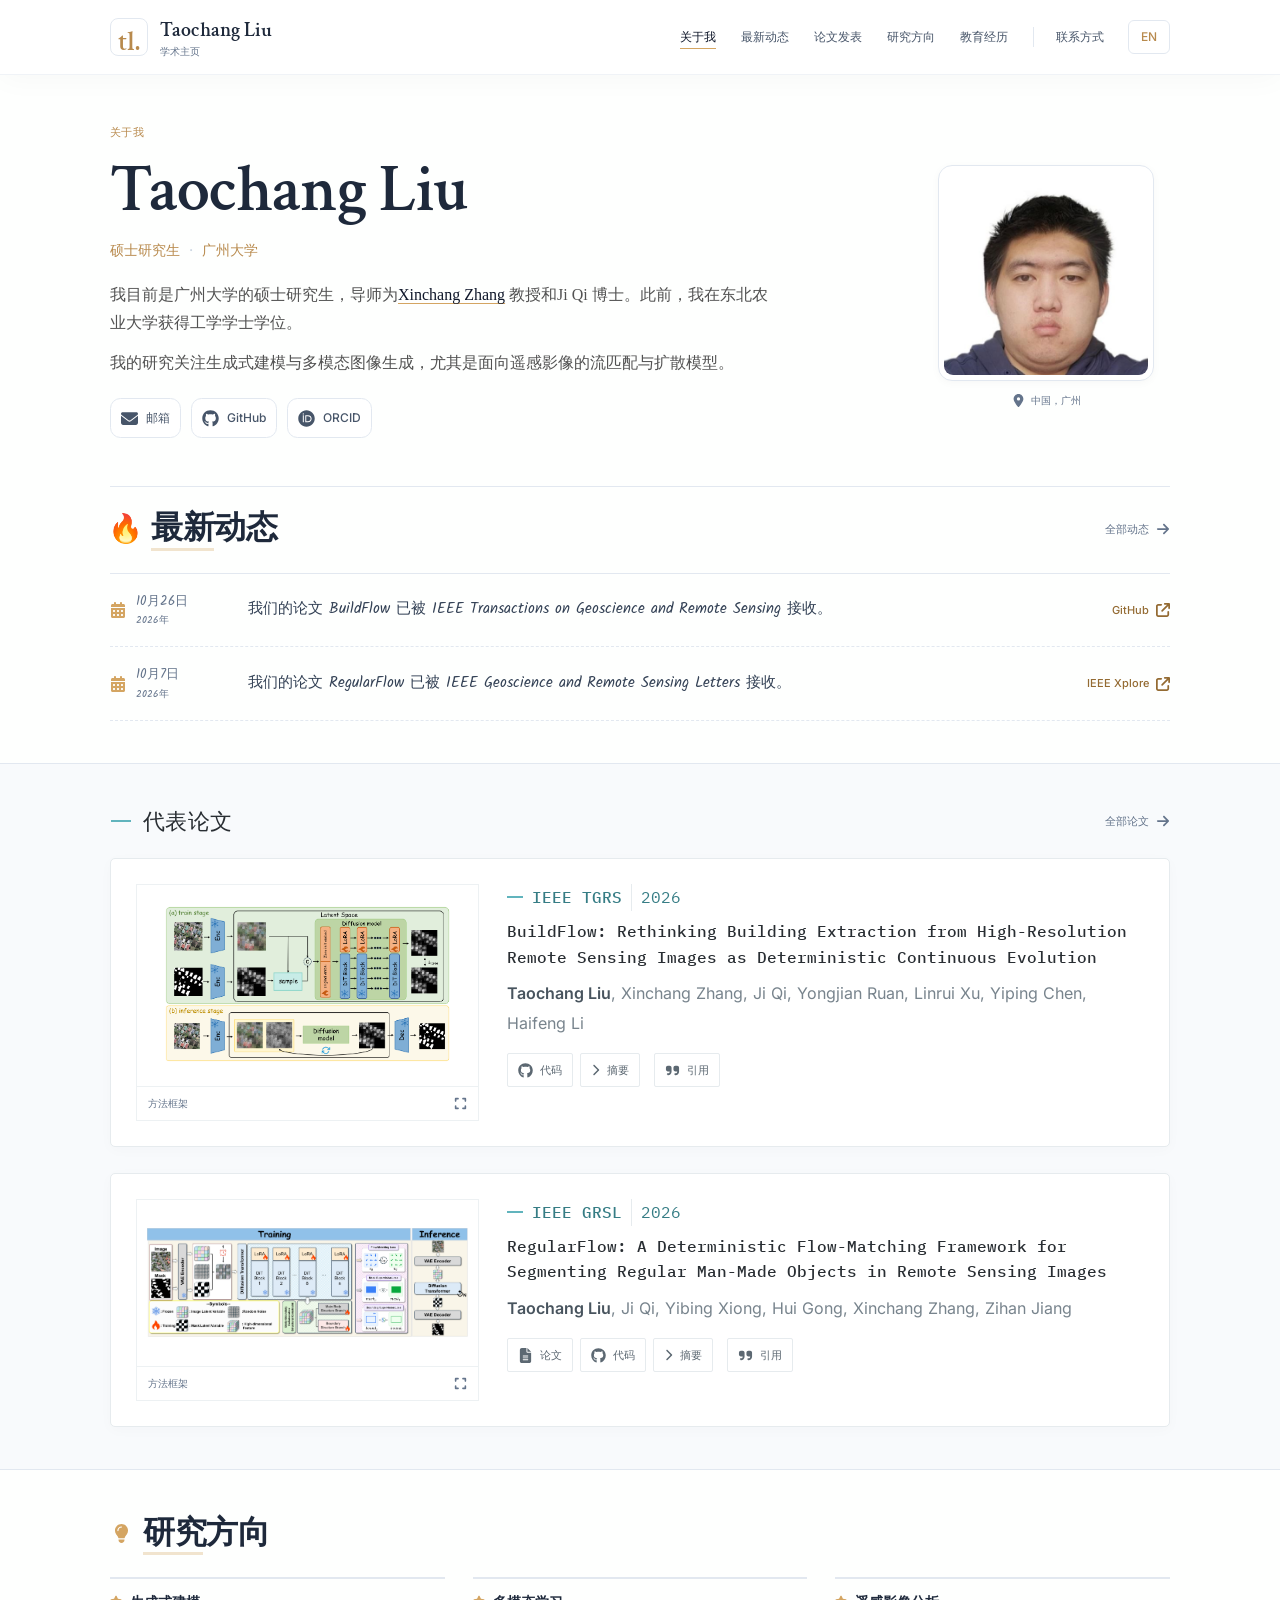
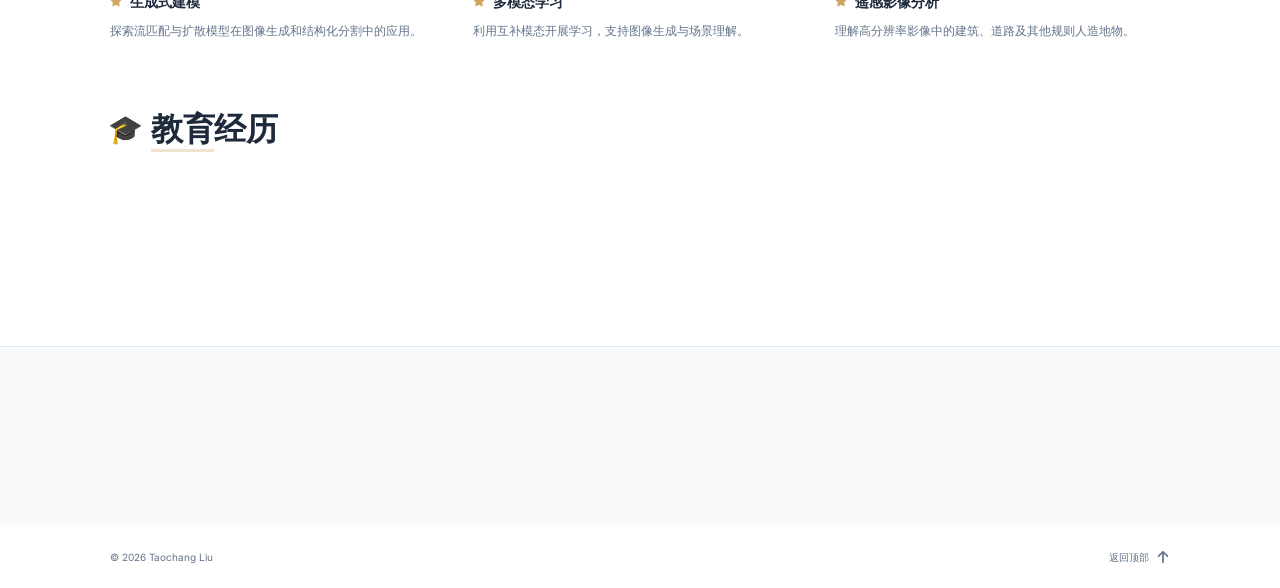
==== commit d87d7964: "Add BuildFlow TGRS acceptance" ====
--- a/index.zh.html
+++ b/index.zh.html
@@ -100,13 +100,15 @@
 
         <section id="news" class="section container">
             <div class="section-heading" data-reveal><h2 class="section-title"><span class="title-icon heading-emoji" aria-hidden="true">&#128293;</span>最新动态</h2><a class="text-link" href="news.zh.html">全部动态 <svg aria-hidden="true"><use href="#icon-arrow"/></svg></a></div>
-            <div class="updates" data-reveal><article class="update-row"><div class="update-date-group"><svg aria-hidden="true"><use href="#icon-calendar"/></svg><time class="update-date mono" datetime="2026-10-07">10月7日<span>2026年</span></time></div><div class="update-content"><p>我们的论文 RegularFlow 已被 IEEE Geoscience and Remote Sensing Letters 接收。</p></div><div class="update-links"><a class="text-link" href="https://ieeexplore.ieee.org/document/11733487" target="_blank" rel="noopener noreferrer">IEEE Xplore<svg aria-hidden="true"><use href="#icon-external"/></svg></a></div></article></div>
+            <div class="updates" data-reveal><article class="update-row"><div class="update-date-group"><svg aria-hidden="true"><use href="#icon-calendar"/></svg><time class="update-date mono" datetime="2026-10-26">10月26日<span>2026年</span></time></div><div class="update-content"><p>我们的论文 BuildFlow 已被 IEEE Transactions on Geoscience and Remote Sensing 接收。</p></div><div class="update-links"><a class="text-link" href="https://github.com/qwerasdzxhjk/BuildFlow" target="_blank" rel="noopener noreferrer">GitHub<svg aria-hidden="true"><use href="#icon-external"/></svg></a></div></article>
+<article class="update-row"><div class="update-date-group"><svg aria-hidden="true"><use href="#icon-calendar"/></svg><time class="update-date mono" datetime="2026-10-07">10月7日<span>2026年</span></time></div><div class="update-content"><p>我们的论文 RegularFlow 已被 IEEE Geoscience and Remote Sensing Letters 接收。</p></div><div class="update-links"><a class="text-link" href="https://ieeexplore.ieee.org/document/11733487" target="_blank" rel="noopener noreferrer">IEEE Xplore<svg aria-hidden="true"><use href="#icon-external"/></svg></a></div></article></div>
         </section>
 
         <section id="publications" class="section work-section">
             <div class="container">
                 <div class="section-heading" data-reveal><h2 class="section-title publication-title"><span class="title-icon publication-marker" aria-hidden="true"></span>代表论文</h2><a class="text-link" href="publications.zh.html">全部论文 <svg aria-hidden="true"><use href="#icon-arrow"/></svg></a></div>
-                <div class="publication-list" data-reveal><article class="paper-card" aria-labelledby="title-regularflow2026"><div class="paper-layout"><figure class="paper-figure"><a class="figure-link" href="assets/publications/regularflow.png" target="_blank" rel="noopener noreferrer" aria-label="查看论文 RegularFlow: A Deterministic Flow-Matching Framework for Segmenting Regular Man-Made Objects in Remote Sensing Images 的高清框架图"><img src="assets/publications/regularflow.png" alt="RegularFlow 确定性流匹配框架及主体-边界协同结构约束示意图。" width="13253" height="4475" loading="lazy" decoding="async"><span class="figure-zoom"><svg aria-hidden="true"><use href="#icon-expand"/></svg></span></a><figcaption>方法框架 <svg aria-hidden="true"><use href="#icon-expand"/></svg></figcaption></figure><div class="paper-content"><p class="paper-meta"><span>IEEE GRSL</span><span>2026</span></p><h3 class="paper-title" id="title-regularflow2026" lang="en"><a href="https://doi.org/10.1109/LGRS.2026.3741864" target="_blank" rel="noopener noreferrer">RegularFlow: A Deterministic Flow-Matching Framework for Segmenting Regular Man-Made Objects in Remote Sensing Images</a></h3><p class="paper-authors" lang="en"><strong>Taochang Liu</strong>, Ji Qi, Yibing Xiong, Hui Gong, Xinchang Zhang, Zihan Jiang</p><div class="paper-actions"><a class="paper-link" href="https://ieeexplore.ieee.org/document/11733487" target="_blank" rel="noopener noreferrer"><svg aria-hidden="true"><use href="#icon-paper"/></svg>论文</a><a class="paper-link" href="https://github.com/qwerasdzxhjk/RegularFlow" target="_blank" rel="noopener noreferrer"><svg aria-hidden="true"><use href="#icon-github"/></svg>代码</a><details class="paper-abstract"><summary class="paper-link"><svg aria-hidden="true"><use href="#icon-chevron-right"/></svg>摘要</summary><div class="abstract-body"><p>高分辨率遥感影像中的道路、建筑等规则人造地物，为城市空间分析和基础地理信息更新提供了重要线索。然而，现有语义分割方法在复杂场景中仍难以保持边界规整性与形态完整性。为此，本文提出 RegularFlow，一种面向遥感影像中规则人造地物分割的确定性流匹配框架。RegularFlow 将遥感影像到目标掩膜的变换建模为潜空间中的确定性输运过程，并利用扩散 Transformer 学习条件速度场。框架进一步引入主体-边界协同结构约束，通过主体与边界结构分支，从区域完整性和轮廓规整性两个互补角度引导特征演化，提升模型对规则人造地物几何形态的刻画能力。在 DeepGlobe 道路数据集与 HaLoBuilding 建筑提取数据集上的实验表明，RegularFlow 在 DeepGlobe、HaLo_H 和 HaLo_L 上均取得最优 BF1，在其余指标上也达到最优或具有竞争力的表现。相较于各任务中排名第二的方法，RegularFlow 在上述三个任务上的 BF1 分别相对提升 2.50%、2.32% 和 3.05%，在 DeepGlobe 和 HaLo_H 上的 BIoU 分别相对提升 5.10% 和 1.75%。定性结果进一步表明，RegularFlow 能够有效保持拓扑连续性与边界规整性，并具有较强的跨类别适应能力。本研究为高分辨率遥感影像中规则人造地物的结构化语义分割提供了确定性生成建模视角。代码地址：https://github.com/qwerasdzxhjk/RegularFlow。</p></div></details><button class="paper-link citation-button" type="button" data-cite="regularflow2026" aria-haspopup="dialog" aria-controls="citation-dialog" hidden><svg aria-hidden="true"><use href="#icon-quote"/></svg>引用</button></div></div></div></article></div>
+                <div class="publication-list" data-reveal><article class="paper-card" aria-labelledby="title-buildflow2026"><div class="paper-layout"><figure class="paper-figure"><a class="figure-link" href="assets/publications/buildflow.png" target="_blank" rel="noopener noreferrer" aria-label="查看论文 BuildFlow: Rethinking Building Extraction from High-Resolution Remote Sensing Images as Deterministic Continuous Evolution 的高清框架图"><img src="assets/publications/buildflow.png" alt="BuildFlow 面向建筑提取的确定性条件流匹配框架示意图。" width="1919" height="1080" loading="lazy" decoding="async"><span class="figure-zoom"><svg aria-hidden="true"><use href="#icon-expand"/></svg></span></a><figcaption>方法框架 <svg aria-hidden="true"><use href="#icon-expand"/></svg></figcaption></figure><div class="paper-content"><p class="paper-meta"><span>IEEE TGRS</span><span>2026</span></p><h3 class="paper-title" id="title-buildflow2026" lang="en"><a href="https://github.com/qwerasdzxhjk/BuildFlow" target="_blank" rel="noopener noreferrer">BuildFlow: Rethinking Building Extraction from High-Resolution Remote Sensing Images as Deterministic Continuous Evolution</a></h3><p class="paper-authors" lang="en"><strong>Taochang Liu</strong>, Xinchang Zhang, Ji Qi, Yongjian Ruan, Linrui Xu, Yiping Chen, Haifeng Li</p><div class="paper-actions"><a class="paper-link" href="https://github.com/qwerasdzxhjk/BuildFlow" target="_blank" rel="noopener noreferrer"><svg aria-hidden="true"><use href="#icon-github"/></svg>代码</a><details class="paper-abstract"><summary class="paper-link"><svg aria-hidden="true"><use href="#icon-chevron-right"/></svg>摘要</summary><div class="abstract-body"><p>从高分辨率遥感影像中提取精确的建筑轮廓，对于理解城市复杂性和经济发展至关重要。现有方法难以兼顾像素级精度与几何规整性，尤其是在复杂背景和阴影遮挡条件下。本文从输入条件连续传输的视角重新审视该任务，实证分析表明影像到掩膜的变化是一个“纹理抑制、边界恢复”的分阶段过程，空间不确定性逐步从全局区域集中到局部边界。受此启发，我们提出 BuildFlow，一种用于建筑提取的确定性条件流匹配框架。BuildFlow 在潜空间中学习以影像为条件的连续速度场，并通过常微分方程将编码后的输入影像逐步演化至目标掩膜。为适应观测到的演化阶段和不确定性迁移，BuildFlow 引入三项针对性设计：基于锚点的对齐在早期纹理抑制阶段建立初始全局结构；源特征注入防止后期语义漂移，以缓解局部边界不确定性并辅助精确的边界恢复；抗扰动学习提高确定性积分过程中对轨迹偏差的容忍度。在 WHU、WHU-Mix 和 VHIR 上的实验表明，BuildFlow 在保持具有竞争力的区域分割精度的同时，持续提升像素域边界保真度和多边形级几何质量。在公开 WHU 基准上，BuildFlow 的 B-IoU 和 Vertex F1 分别较各项指标的最优对比结果相对提升 3.41% 和 9.70%。结果表明，将建筑提取建模为输入条件下的确定性连续演化过程，是改善复杂场景轮廓质量的有效途径。代码地址：https://github.com/qwerasdzxhjk/BuildFlow。</p></div></details><button class="paper-link citation-button" type="button" data-cite="buildflow2026" aria-haspopup="dialog" aria-controls="citation-dialog" hidden><svg aria-hidden="true"><use href="#icon-quote"/></svg>引用</button></div></div></div></article>
+<article class="paper-card" aria-labelledby="title-regularflow2026"><div class="paper-layout"><figure class="paper-figure"><a class="figure-link" href="assets/publications/regularflow.png" target="_blank" rel="noopener noreferrer" aria-label="查看论文 RegularFlow: A Deterministic Flow-Matching Framework for Segmenting Regular Man-Made Objects in Remote Sensing Images 的高清框架图"><img src="assets/publications/regularflow.png" alt="RegularFlow 确定性流匹配框架及主体-边界协同结构约束示意图。" width="13253" height="4475" loading="lazy" decoding="async"><span class="figure-zoom"><svg aria-hidden="true"><use href="#icon-expand"/></svg></span></a><figcaption>方法框架 <svg aria-hidden="true"><use href="#icon-expand"/></svg></figcaption></figure><div class="paper-content"><p class="paper-meta"><span>IEEE GRSL</span><span>2026</span></p><h3 class="paper-title" id="title-regularflow2026" lang="en"><a href="https://doi.org/10.1109/LGRS.2026.3741864" target="_blank" rel="noopener noreferrer">RegularFlow: A Deterministic Flow-Matching Framework for Segmenting Regular Man-Made Objects in Remote Sensing Images</a></h3><p class="paper-authors" lang="en"><strong>Taochang Liu</strong>, Ji Qi, Yibing Xiong, Hui Gong, Xinchang Zhang, Zihan Jiang</p><div class="paper-actions"><a class="paper-link" href="https://ieeexplore.ieee.org/document/11733487" target="_blank" rel="noopener noreferrer"><svg aria-hidden="true"><use href="#icon-paper"/></svg>论文</a><a class="paper-link" href="https://github.com/qwerasdzxhjk/RegularFlow" target="_blank" rel="noopener noreferrer"><svg aria-hidden="true"><use href="#icon-github"/></svg>代码</a><details class="paper-abstract"><summary class="paper-link"><svg aria-hidden="true"><use href="#icon-chevron-right"/></svg>摘要</summary><div class="abstract-body"><p>高分辨率遥感影像中的道路、建筑等规则人造地物，为城市空间分析和基础地理信息更新提供了重要线索。然而，现有语义分割方法在复杂场景中仍难以保持边界规整性与形态完整性。为此，本文提出 RegularFlow，一种面向遥感影像中规则人造地物分割的确定性流匹配框架。RegularFlow 将遥感影像到目标掩膜的变换建模为潜空间中的确定性输运过程，并利用扩散 Transformer 学习条件速度场。框架进一步引入主体-边界协同结构约束，通过主体与边界结构分支，从区域完整性和轮廓规整性两个互补角度引导特征演化，提升模型对规则人造地物几何形态的刻画能力。在 DeepGlobe 道路数据集与 HaLoBuilding 建筑提取数据集上的实验表明，RegularFlow 在 DeepGlobe、HaLo_H 和 HaLo_L 上均取得最优 BF1，在其余指标上也达到最优或具有竞争力的表现。相较于各任务中排名第二的方法，RegularFlow 在上述三个任务上的 BF1 分别相对提升 2.50%、2.32% 和 3.05%，在 DeepGlobe 和 HaLo_H 上的 BIoU 分别相对提升 5.10% 和 1.75%。定性结果进一步表明，RegularFlow 能够有效保持拓扑连续性与边界规整性，并具有较强的跨类别适应能力。本研究为高分辨率遥感影像中规则人造地物的结构化语义分割提供了确定性生成建模视角。代码地址：https://github.com/qwerasdzxhjk/RegularFlow。</p></div></details><button class="paper-link citation-button" type="button" data-cite="regularflow2026" aria-haspopup="dialog" aria-controls="citation-dialog" hidden><svg aria-hidden="true"><use href="#icon-quote"/></svg>引用</button></div></div></div></article></div>
             </div>
         </section>
 
@@ -139,9 +141,9 @@
     </main>
 
     <footer class="site-footer container"><span>&copy; 2026 Taochang Liu</span><a class="text-link" href="#about">返回顶部 <svg aria-hidden="true"><use href="#icon-north"/></svg></a></footer>
-    <dialog id="citation-dialog" class="citation-dialog" aria-labelledby="citation-title"><div class="dialog-header"><h2 id="citation-title">引用</h2><form method="dialog"><button class="icon-button" aria-label="关闭引用窗口"><svg aria-hidden="true"><use href="#icon-close"/></svg></button></form></div><p class="citation-note">BibTeX · 论文元数据</p><pre id="citation-text" lang="en"></pre><div class="dialog-actions"><button id="copy-citation" class="button button-primary" type="button"><svg aria-hidden="true"><use href="#icon-copy"/></svg>复制 BibTeX</button><a id="citation-doi" class="text-link" href="https://doi.org/10.1109/LGRS.2026.3741864" target="_blank" rel="noopener noreferrer">查看 DOI <svg aria-hidden="true"><use href="#icon-external"/></svg></a></div></dialog>
+    <dialog id="citation-dialog" class="citation-dialog" aria-labelledby="citation-title"><div class="dialog-header"><h2 id="citation-title">引用</h2><form method="dialog"><button class="icon-button" aria-label="关闭引用窗口"><svg aria-hidden="true"><use href="#icon-close"/></svg></button></form></div><p class="citation-note">BibTeX · 论文元数据</p><pre id="citation-text" lang="en"></pre><div class="dialog-actions"><button id="copy-citation" class="button button-primary" type="button"><svg aria-hidden="true"><use href="#icon-copy"/></svg>复制 BibTeX</button><a id="citation-doi" class="text-link" href="https://doi.org/10.1109/LGRS.2026.3741864" target="_blank" rel="noopener noreferrer" hidden>查看 DOI <svg aria-hidden="true"><use href="#icon-external"/></svg></a></div></dialog>
     <div id="toast" class="toast" role="status" aria-live="polite" hidden></div>
-    <script id="citation-data" type="application/json">{"regularflow2026":{"bibtex":"@article{regularflow2026,\n  title = {{RegularFlow: A Deterministic Flow-Matching Framework for Segmenting Regular Man-Made Objects in Remote Sensing Images}},\n  author = {Taochang Liu and Ji Qi and Yibing Xiong and Hui Gong and Xinchang Zhang and Zihan Jiang},\n  journal = {IEEE Geoscience and Remote Sensing Letters},\n  year = {2026},\n  doi = {10.1109/LGRS.2026.3741864}\n}","doi":"https://doi.org/10.1109/LGRS.2026.3741864"}}</script>
+    <script id="citation-data" type="application/json">{"buildflow2026":{"bibtex":"@article{buildflow2026,\n  title = {{BuildFlow: Rethinking Building Extraction from High-Resolution Remote Sensing Images as Deterministic Continuous Evolution}},\n  author = {Taochang Liu and Xinchang Zhang and Ji Qi and Yongjian Ruan and Linrui Xu and Yiping Chen and Haifeng Li},\n  journal = {IEEE Transactions on Geoscience and Remote Sensing},\n  year = {2026},\n  url = {https://github.com/qwerasdzxhjk/BuildFlow},\n  note = {Accepted},\n}","doi":""},"regularflow2026":{"bibtex":"@article{regularflow2026,\n  title = {{RegularFlow: A Deterministic Flow-Matching Framework for Segmenting Regular Man-Made Objects in Remote Sensing Images}},\n  author = {Taochang Liu and Ji Qi and Yibing Xiong and Hui Gong and Xinchang Zhang and Zihan Jiang},\n  journal = {IEEE Geoscience and Remote Sensing Letters},\n  year = {2026},\n  doi = {10.1109/LGRS.2026.3741864},\n}","doi":"https://doi.org/10.1109/LGRS.2026.3741864"}}</script>
     <script id="ui-data" type="application/json">{"openNavigation":"展开导航","closeNavigation":"收起导航","emailCopied":"邮箱地址已复制。","emailCopyUnavailable":"暂时无法自动复制，请选中邮箱地址手动复制。","bibtexCopied":"BibTeX 已复制。","bibtexCopyUnavailable":"暂时无法自动复制，请选中 BibTeX 文本手动复制。"}</script>
 </body>
 </html>
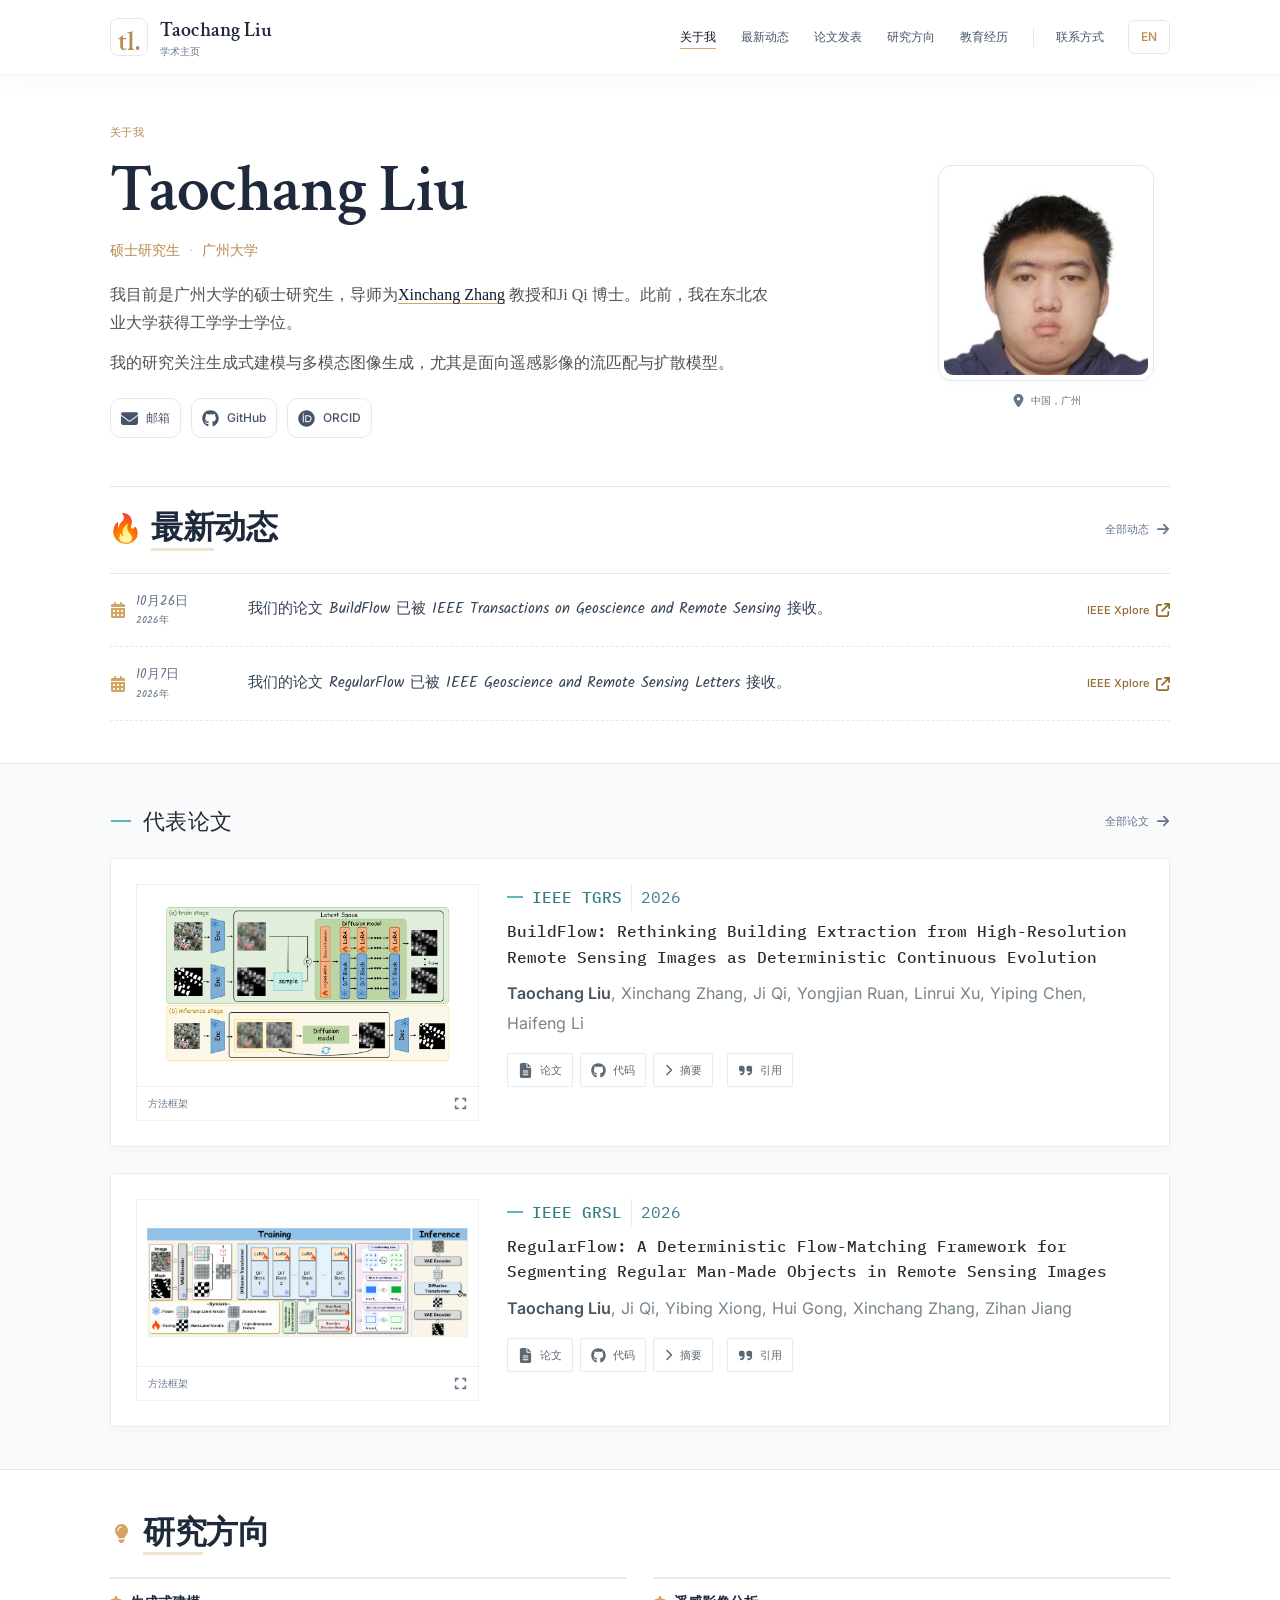
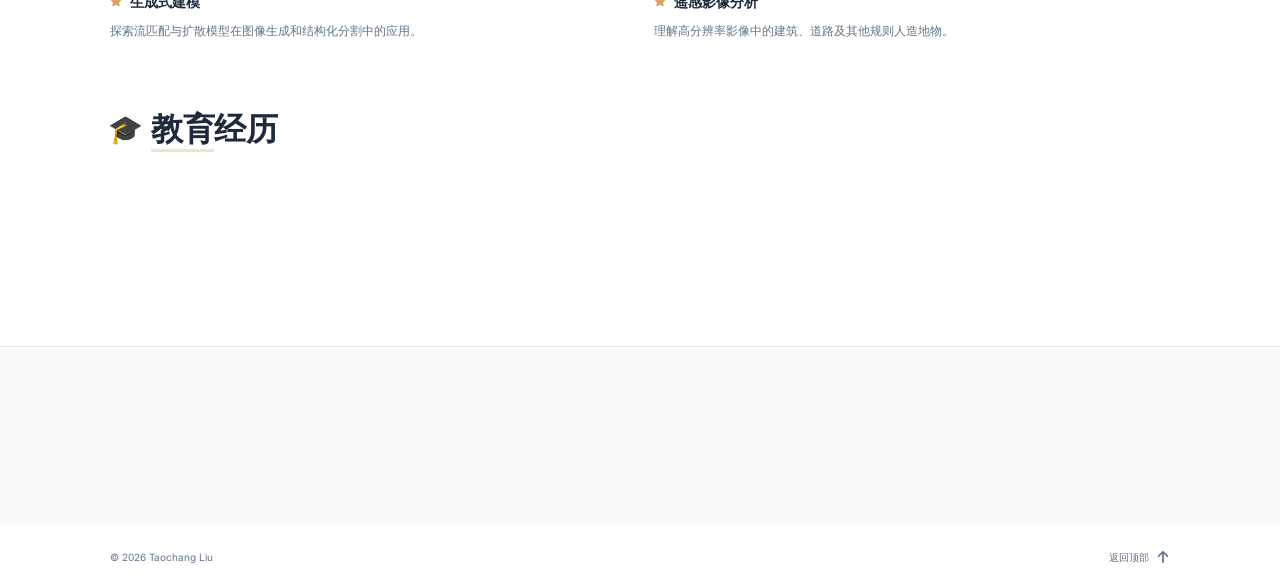
==== commit 206ccffe: "Update BuildFlow paper links and citations and simplify research interests" ====
--- a/index.zh.html
+++ b/index.zh.html
@@ -100,14 +100,14 @@
 
         <section id="news" class="section container">
             <div class="section-heading" data-reveal><h2 class="section-title"><span class="title-icon heading-emoji" aria-hidden="true">&#128293;</span>最新动态</h2><a class="text-link" href="news.zh.html">全部动态 <svg aria-hidden="true"><use href="#icon-arrow"/></svg></a></div>
-            <div class="updates" data-reveal><article class="update-row"><div class="update-date-group"><svg aria-hidden="true"><use href="#icon-calendar"/></svg><time class="update-date mono" datetime="2026-10-26">10月26日<span>2026年</span></time></div><div class="update-content"><p>我们的论文 BuildFlow 已被 IEEE Transactions on Geoscience and Remote Sensing 接收。</p></div><div class="update-links"><a class="text-link" href="https://github.com/qwerasdzxhjk/BuildFlow" target="_blank" rel="noopener noreferrer">GitHub<svg aria-hidden="true"><use href="#icon-external"/></svg></a></div></article>
+            <div class="updates" data-reveal><article class="update-row"><div class="update-date-group"><svg aria-hidden="true"><use href="#icon-calendar"/></svg><time class="update-date mono" datetime="2026-10-26">10月26日<span>2026年</span></time></div><div class="update-content"><p>我们的论文 BuildFlow 已被 IEEE Transactions on Geoscience and Remote Sensing 接收。</p></div><div class="update-links"><a class="text-link" href="https://ieeexplore.ieee.org/document/11758603" target="_blank" rel="noopener noreferrer">IEEE Xplore<svg aria-hidden="true"><use href="#icon-external"/></svg></a></div></article>
 <article class="update-row"><div class="update-date-group"><svg aria-hidden="true"><use href="#icon-calendar"/></svg><time class="update-date mono" datetime="2026-10-07">10月7日<span>2026年</span></time></div><div class="update-content"><p>我们的论文 RegularFlow 已被 IEEE Geoscience and Remote Sensing Letters 接收。</p></div><div class="update-links"><a class="text-link" href="https://ieeexplore.ieee.org/document/11733487" target="_blank" rel="noopener noreferrer">IEEE Xplore<svg aria-hidden="true"><use href="#icon-external"/></svg></a></div></article></div>
         </section>
 
         <section id="publications" class="section work-section">
             <div class="container">
                 <div class="section-heading" data-reveal><h2 class="section-title publication-title"><span class="title-icon publication-marker" aria-hidden="true"></span>代表论文</h2><a class="text-link" href="publications.zh.html">全部论文 <svg aria-hidden="true"><use href="#icon-arrow"/></svg></a></div>
-                <div class="publication-list" data-reveal><article class="paper-card" aria-labelledby="title-buildflow2026"><div class="paper-layout"><figure class="paper-figure"><a class="figure-link" href="assets/publications/buildflow.png" target="_blank" rel="noopener noreferrer" aria-label="查看论文 BuildFlow: Rethinking Building Extraction from High-Resolution Remote Sensing Images as Deterministic Continuous Evolution 的高清框架图"><img src="assets/publications/buildflow.png" alt="BuildFlow 面向建筑提取的确定性条件流匹配框架示意图。" width="1919" height="1080" loading="lazy" decoding="async"><span class="figure-zoom"><svg aria-hidden="true"><use href="#icon-expand"/></svg></span></a><figcaption>方法框架 <svg aria-hidden="true"><use href="#icon-expand"/></svg></figcaption></figure><div class="paper-content"><p class="paper-meta"><span>IEEE TGRS</span><span>2026</span></p><h3 class="paper-title" id="title-buildflow2026" lang="en"><a href="https://github.com/qwerasdzxhjk/BuildFlow" target="_blank" rel="noopener noreferrer">BuildFlow: Rethinking Building Extraction from High-Resolution Remote Sensing Images as Deterministic Continuous Evolution</a></h3><p class="paper-authors" lang="en"><strong>Taochang Liu</strong>, Xinchang Zhang, Ji Qi, Yongjian Ruan, Linrui Xu, Yiping Chen, Haifeng Li</p><div class="paper-actions"><a class="paper-link" href="https://github.com/qwerasdzxhjk/BuildFlow" target="_blank" rel="noopener noreferrer"><svg aria-hidden="true"><use href="#icon-github"/></svg>代码</a><details class="paper-abstract"><summary class="paper-link"><svg aria-hidden="true"><use href="#icon-chevron-right"/></svg>摘要</summary><div class="abstract-body"><p>从高分辨率遥感影像中提取精确的建筑轮廓，对于理解城市复杂性和经济发展至关重要。现有方法难以兼顾像素级精度与几何规整性，尤其是在复杂背景和阴影遮挡条件下。本文从输入条件连续传输的视角重新审视该任务，实证分析表明影像到掩膜的变化是一个“纹理抑制、边界恢复”的分阶段过程，空间不确定性逐步从全局区域集中到局部边界。受此启发，我们提出 BuildFlow，一种用于建筑提取的确定性条件流匹配框架。BuildFlow 在潜空间中学习以影像为条件的连续速度场，并通过常微分方程将编码后的输入影像逐步演化至目标掩膜。为适应观测到的演化阶段和不确定性迁移，BuildFlow 引入三项针对性设计：基于锚点的对齐在早期纹理抑制阶段建立初始全局结构；源特征注入防止后期语义漂移，以缓解局部边界不确定性并辅助精确的边界恢复；抗扰动学习提高确定性积分过程中对轨迹偏差的容忍度。在 WHU、WHU-Mix 和 VHIR 上的实验表明，BuildFlow 在保持具有竞争力的区域分割精度的同时，持续提升像素域边界保真度和多边形级几何质量。在公开 WHU 基准上，BuildFlow 的 B-IoU 和 Vertex F1 分别较各项指标的最优对比结果相对提升 3.41% 和 9.70%。结果表明，将建筑提取建模为输入条件下的确定性连续演化过程，是改善复杂场景轮廓质量的有效途径。代码地址：https://github.com/qwerasdzxhjk/BuildFlow。</p></div></details><button class="paper-link citation-button" type="button" data-cite="buildflow2026" aria-haspopup="dialog" aria-controls="citation-dialog" hidden><svg aria-hidden="true"><use href="#icon-quote"/></svg>引用</button></div></div></div></article>
+                <div class="publication-list" data-reveal><article class="paper-card" aria-labelledby="title-buildflow2026"><div class="paper-layout"><figure class="paper-figure"><a class="figure-link" href="assets/publications/buildflow.png" target="_blank" rel="noopener noreferrer" aria-label="查看论文 BuildFlow: Rethinking Building Extraction from High-Resolution Remote Sensing Images as Deterministic Continuous Evolution 的高清框架图"><img src="assets/publications/buildflow.png" alt="BuildFlow 面向建筑提取的确定性条件流匹配框架示意图。" width="1919" height="1080" loading="lazy" decoding="async"><span class="figure-zoom"><svg aria-hidden="true"><use href="#icon-expand"/></svg></span></a><figcaption>方法框架 <svg aria-hidden="true"><use href="#icon-expand"/></svg></figcaption></figure><div class="paper-content"><p class="paper-meta"><span>IEEE TGRS</span><span>2026</span></p><h3 class="paper-title" id="title-buildflow2026" lang="en"><a href="https://ieeexplore.ieee.org/document/11758603" target="_blank" rel="noopener noreferrer">BuildFlow: Rethinking Building Extraction from High-Resolution Remote Sensing Images as Deterministic Continuous Evolution</a></h3><p class="paper-authors" lang="en"><strong>Taochang Liu</strong>, Xinchang Zhang, Ji Qi, Yongjian Ruan, Linrui Xu, Yiping Chen, Haifeng Li</p><div class="paper-actions"><a class="paper-link" href="https://ieeexplore.ieee.org/document/11758603" target="_blank" rel="noopener noreferrer"><svg aria-hidden="true"><use href="#icon-paper"/></svg>论文</a><a class="paper-link" href="https://github.com/qwerasdzxhjk/BuildFlow" target="_blank" rel="noopener noreferrer"><svg aria-hidden="true"><use href="#icon-github"/></svg>代码</a><details class="paper-abstract"><summary class="paper-link"><svg aria-hidden="true"><use href="#icon-chevron-right"/></svg>摘要</summary><div class="abstract-body"><p>从高分辨率遥感影像中提取精确的建筑轮廓，对于理解城市复杂性和经济发展至关重要。现有方法难以兼顾像素级精度与几何规整性，尤其是在复杂背景和阴影遮挡条件下。本文从输入条件连续传输的视角重新审视该任务，实证分析表明影像到掩膜的变化是一个“纹理抑制、边界恢复”的分阶段过程，空间不确定性逐步从全局区域集中到局部边界。受此启发，我们提出 BuildFlow，一种用于建筑提取的确定性条件流匹配框架。BuildFlow 在潜空间中学习以影像为条件的连续速度场，并通过常微分方程将编码后的输入影像逐步演化至目标掩膜。为适应观测到的演化阶段和不确定性迁移，BuildFlow 引入三项针对性设计：基于锚点的对齐在早期纹理抑制阶段建立初始全局结构；源特征注入防止后期语义漂移，以缓解局部边界不确定性并辅助精确的边界恢复；抗扰动学习提高确定性积分过程中对轨迹偏差的容忍度。在 WHU、WHU-Mix 和 VHIR 上的实验表明，BuildFlow 在保持具有竞争力的区域分割精度的同时，持续提升像素域边界保真度和多边形级几何质量。在公开 WHU 基准上，BuildFlow 的 B-IoU 和 Vertex F1 分别较各项指标的最优对比结果相对提升 3.41% 和 9.70%。结果表明，将建筑提取建模为输入条件下的确定性连续演化过程，是改善复杂场景轮廓质量的有效途径。代码地址：https://github.com/qwerasdzxhjk/BuildFlow。</p></div></details><button class="paper-link citation-button" type="button" data-cite="buildflow2026" aria-haspopup="dialog" aria-controls="citation-dialog" hidden><svg aria-hidden="true"><use href="#icon-quote"/></svg>引用</button></div></div></div></article>
 <article class="paper-card" aria-labelledby="title-regularflow2026"><div class="paper-layout"><figure class="paper-figure"><a class="figure-link" href="assets/publications/regularflow.png" target="_blank" rel="noopener noreferrer" aria-label="查看论文 RegularFlow: A Deterministic Flow-Matching Framework for Segmenting Regular Man-Made Objects in Remote Sensing Images 的高清框架图"><img src="assets/publications/regularflow.png" alt="RegularFlow 确定性流匹配框架及主体-边界协同结构约束示意图。" width="13253" height="4475" loading="lazy" decoding="async"><span class="figure-zoom"><svg aria-hidden="true"><use href="#icon-expand"/></svg></span></a><figcaption>方法框架 <svg aria-hidden="true"><use href="#icon-expand"/></svg></figcaption></figure><div class="paper-content"><p class="paper-meta"><span>IEEE GRSL</span><span>2026</span></p><h3 class="paper-title" id="title-regularflow2026" lang="en"><a href="https://doi.org/10.1109/LGRS.2026.3741864" target="_blank" rel="noopener noreferrer">RegularFlow: A Deterministic Flow-Matching Framework for Segmenting Regular Man-Made Objects in Remote Sensing Images</a></h3><p class="paper-authors" lang="en"><strong>Taochang Liu</strong>, Ji Qi, Yibing Xiong, Hui Gong, Xinchang Zhang, Zihan Jiang</p><div class="paper-actions"><a class="paper-link" href="https://ieeexplore.ieee.org/document/11733487" target="_blank" rel="noopener noreferrer"><svg aria-hidden="true"><use href="#icon-paper"/></svg>论文</a><a class="paper-link" href="https://github.com/qwerasdzxhjk/RegularFlow" target="_blank" rel="noopener noreferrer"><svg aria-hidden="true"><use href="#icon-github"/></svg>代码</a><details class="paper-abstract"><summary class="paper-link"><svg aria-hidden="true"><use href="#icon-chevron-right"/></svg>摘要</summary><div class="abstract-body"><p>高分辨率遥感影像中的道路、建筑等规则人造地物，为城市空间分析和基础地理信息更新提供了重要线索。然而，现有语义分割方法在复杂场景中仍难以保持边界规整性与形态完整性。为此，本文提出 RegularFlow，一种面向遥感影像中规则人造地物分割的确定性流匹配框架。RegularFlow 将遥感影像到目标掩膜的变换建模为潜空间中的确定性输运过程，并利用扩散 Transformer 学习条件速度场。框架进一步引入主体-边界协同结构约束，通过主体与边界结构分支，从区域完整性和轮廓规整性两个互补角度引导特征演化，提升模型对规则人造地物几何形态的刻画能力。在 DeepGlobe 道路数据集与 HaLoBuilding 建筑提取数据集上的实验表明，RegularFlow 在 DeepGlobe、HaLo_H 和 HaLo_L 上均取得最优 BF1，在其余指标上也达到最优或具有竞争力的表现。相较于各任务中排名第二的方法，RegularFlow 在上述三个任务上的 BF1 分别相对提升 2.50%、2.32% 和 3.05%，在 DeepGlobe 和 HaLo_H 上的 BIoU 分别相对提升 5.10% 和 1.75%。定性结果进一步表明，RegularFlow 能够有效保持拓扑连续性与边界规整性，并具有较强的跨类别适应能力。本研究为高分辨率遥感影像中规则人造地物的结构化语义分割提供了确定性生成建模视角。代码地址：https://github.com/qwerasdzxhjk/RegularFlow。</p></div></details><button class="paper-link citation-button" type="button" data-cite="regularflow2026" aria-haspopup="dialog" aria-controls="citation-dialog" hidden><svg aria-hidden="true"><use href="#icon-quote"/></svg>引用</button></div></div></div></article></div>
             </div>
         </section>
@@ -117,7 +117,6 @@
                 <h2 class="section-title"><span class="title-icon" aria-hidden="true"><svg><use href="#icon-lightbulb"/></svg></span>研究方向</h2>
             </div>
             <div class="research-grid" data-reveal><article class="research-item"><h3><svg aria-hidden="true"><use href="#icon-star"/></svg>生成式建模</h3><p>探索流匹配与扩散模型在图像生成和结构化分割中的应用。</p></article>
-<article class="research-item"><h3><svg aria-hidden="true"><use href="#icon-star"/></svg>多模态学习</h3><p>利用互补模态开展学习，支持图像生成与场景理解。</p></article>
 <article class="research-item"><h3><svg aria-hidden="true"><use href="#icon-star"/></svg>遥感影像分析</h3><p>理解高分辨率影像中的建筑、道路及其他规则人造地物。</p></article></div>
         </section>
 
@@ -143,7 +142,7 @@
     <footer class="site-footer container"><span>&copy; 2026 Taochang Liu</span><a class="text-link" href="#about">返回顶部 <svg aria-hidden="true"><use href="#icon-north"/></svg></a></footer>
     <dialog id="citation-dialog" class="citation-dialog" aria-labelledby="citation-title"><div class="dialog-header"><h2 id="citation-title">引用</h2><form method="dialog"><button class="icon-button" aria-label="关闭引用窗口"><svg aria-hidden="true"><use href="#icon-close"/></svg></button></form></div><p class="citation-note">BibTeX · 论文元数据</p><pre id="citation-text" lang="en"></pre><div class="dialog-actions"><button id="copy-citation" class="button button-primary" type="button"><svg aria-hidden="true"><use href="#icon-copy"/></svg>复制 BibTeX</button><a id="citation-doi" class="text-link" href="https://doi.org/10.1109/LGRS.2026.3741864" target="_blank" rel="noopener noreferrer" hidden>查看 DOI <svg aria-hidden="true"><use href="#icon-external"/></svg></a></div></dialog>
     <div id="toast" class="toast" role="status" aria-live="polite" hidden></div>
-    <script id="citation-data" type="application/json">{"buildflow2026":{"bibtex":"@article{buildflow2026,\n  title = {{BuildFlow: Rethinking Building Extraction from High-Resolution Remote Sensing Images as Deterministic Continuous Evolution}},\n  author = {Taochang Liu and Xinchang Zhang and Ji Qi and Yongjian Ruan and Linrui Xu and Yiping Chen and Haifeng Li},\n  journal = {IEEE Transactions on Geoscience and Remote Sensing},\n  year = {2026},\n  url = {https://github.com/qwerasdzxhjk/BuildFlow},\n  note = {Accepted},\n}","doi":""},"regularflow2026":{"bibtex":"@article{regularflow2026,\n  title = {{RegularFlow: A Deterministic Flow-Matching Framework for Segmenting Regular Man-Made Objects in Remote Sensing Images}},\n  author = {Taochang Liu and Ji Qi and Yibing Xiong and Hui Gong and Xinchang Zhang and Zihan Jiang},\n  journal = {IEEE Geoscience and Remote Sensing Letters},\n  year = {2026},\n  doi = {10.1109/LGRS.2026.3741864},\n}","doi":"https://doi.org/10.1109/LGRS.2026.3741864"}}</script>
+    <script id="citation-data" type="application/json">{"buildflow2026":{"bibtex":"@article{buildflow2026,\n  title = {{BuildFlow: Rethinking Building Extraction from High-Resolution Remote Sensing Images as Deterministic Continuous Evolution}},\n  author = {Taochang Liu and Xinchang Zhang and Ji Qi and Yongjian Ruan and Linrui Xu and Yiping Chen and Haifeng Li},\n  journal = {IEEE Transactions on Geoscience and Remote Sensing},\n  year = {2026},\n  doi = {10.1109/TGRS.2026.3748296},\n  url = {https://ieeexplore.ieee.org/document/11758603},\n}","doi":"https://doi.org/10.1109/TGRS.2026.3748296"},"regularflow2026":{"bibtex":"@article{regularflow2026,\n  title = {{RegularFlow: A Deterministic Flow-Matching Framework for Segmenting Regular Man-Made Objects in Remote Sensing Images}},\n  author = {Taochang Liu and Ji Qi and Yibing Xiong and Hui Gong and Xinchang Zhang and Zihan Jiang},\n  journal = {IEEE Geoscience and Remote Sensing Letters},\n  year = {2026},\n  doi = {10.1109/LGRS.2026.3741864},\n}","doi":"https://doi.org/10.1109/LGRS.2026.3741864"}}</script>
     <script id="ui-data" type="application/json">{"openNavigation":"展开导航","closeNavigation":"收起导航","emailCopied":"邮箱地址已复制。","emailCopyUnavailable":"暂时无法自动复制，请选中邮箱地址手动复制。","bibtexCopied":"BibTeX 已复制。","bibtexCopyUnavailable":"暂时无法自动复制，请选中 BibTeX 文本手动复制。"}</script>
 </body>
 </html>
--- a/styles.css
+++ b/styles.css
@@ -104,7 +104,7 @@
 .section-heading { display: flex; justify-content: space-between; align-items: center; gap: 24px; margin-bottom: 22px; }
 .section-heading > .text-link { flex-shrink: 0; color: var(--muted); font-size: 11px; }
 #research { padding-bottom: 25px; }
-.research-grid { display: grid; grid-template-columns: repeat(3, minmax(0, 1fr)); gap: 28px; }
+.research-grid { display: grid; grid-template-columns: repeat(2, minmax(0, 1fr)); gap: 28px; }
 .research-item { padding-top: 12px; border-top: 2px solid #e2e8f0; }
 .research-item h3 { display: flex; align-items: center; gap: 8px; color: var(--primary); font-size: 14px; font-weight: 600; line-height: 1.5; }
 .research-item h3 svg { width: 12px; height: 12px; color: var(--accent); }
